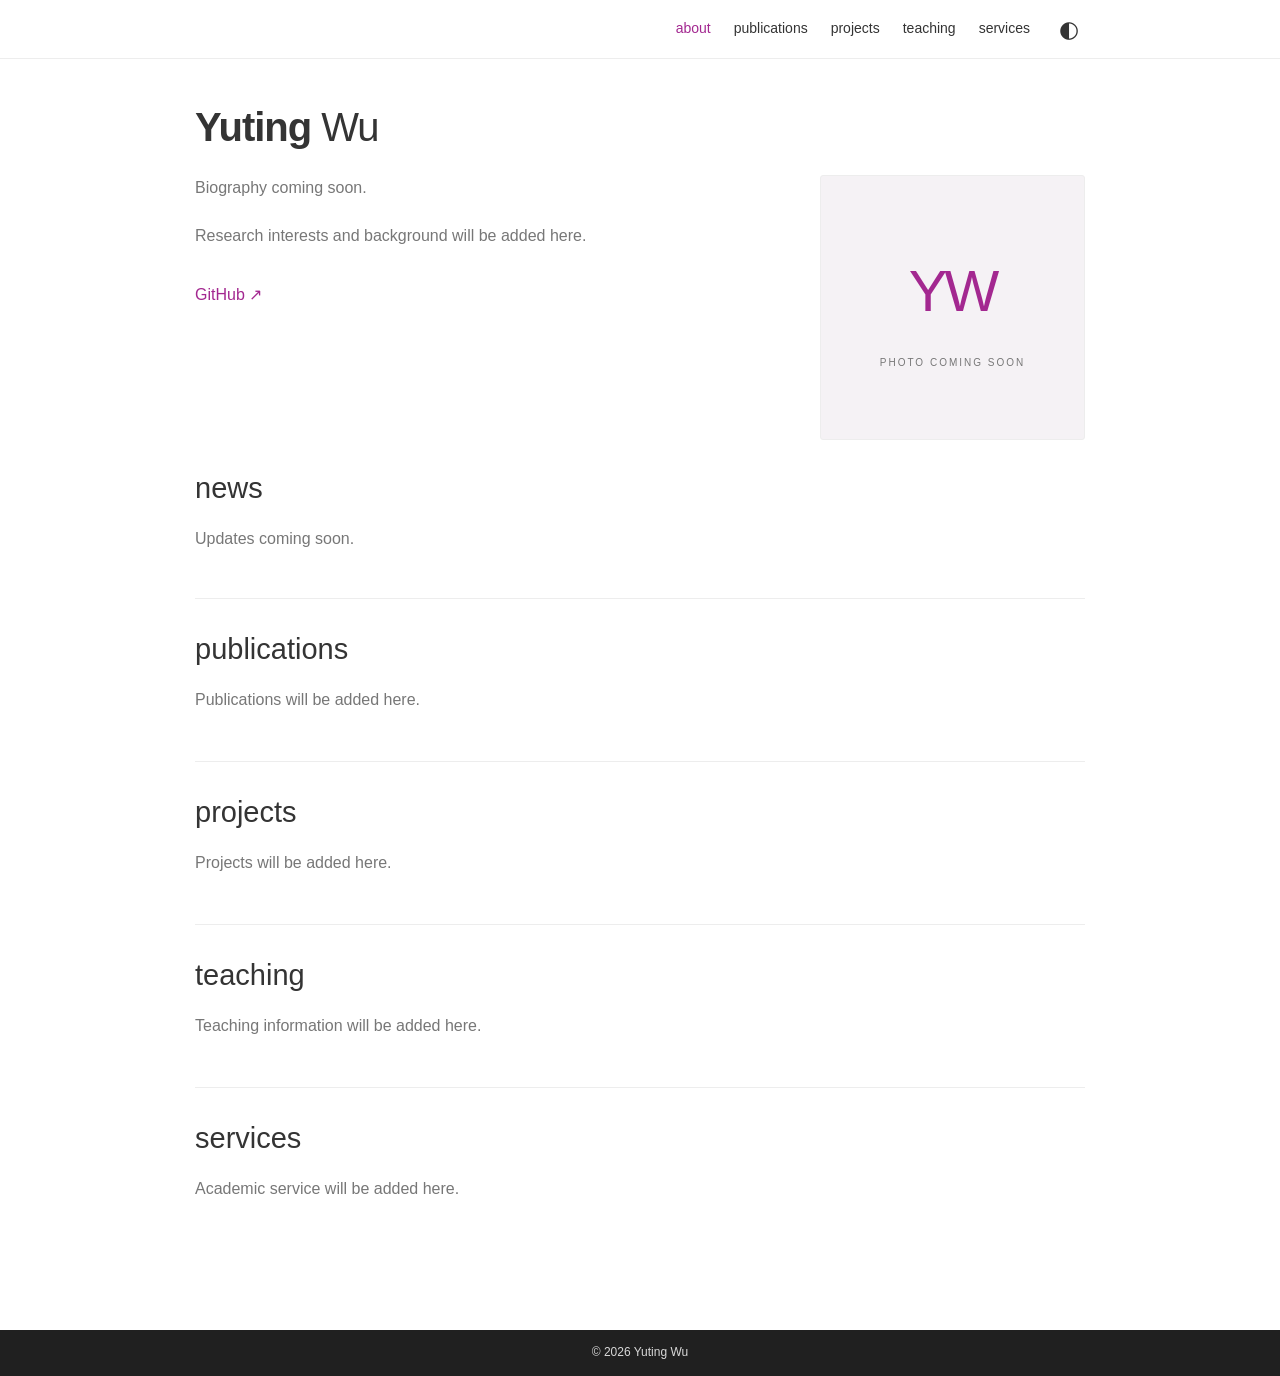
==== index.html @ 9fe766c9 "Create personal academic homepage" ====
<!doctype html>
<html lang="en">
<head>
  <meta charset="utf-8">
  <meta name="viewport" content="width=device-width, initial-scale=1">
  <meta name="description" content="Yuting Wu — personal website.">
  <title>Yuting Wu</title>
  <link rel="icon" href="favicon.svg" type="image/svg+xml">
  <link rel="stylesheet" href="style.css">
</head>
<body>
  <a class="skip" href="#main">Skip to content</a>
  <header><nav aria-label="Main navigation">
    <a class="active" href="#about">about</a>
    <a href="#publications">publications</a>
    <a href="#projects">projects</a>
    <a href="#teaching">teaching</a>
    <a href="#services">services</a>
    <button id="theme" type="button" aria-label="Switch to dark theme" aria-pressed="false">◐</button>
  </nav></header>
  <main id="main">
    <section id="about" aria-labelledby="name">
      <h1 id="name"><strong>Yuting</strong> Wu</h1>
      <div class="intro">
        <div class="bio">
          <!-- Replace these paragraphs with your biography and research interests. -->
          <p class="pending">Biography coming soon.</p>
          <p class="pending">Research interests and background will be added here.</p>
          <a class="profile-link" href="https://github.com/yutingwu-ntuiot">GitHub ↗</a>
        </div>
        <!-- Replace this placeholder with a portrait when ready. -->
        <div class="portrait" role="img" aria-label="Portrait placeholder"><span>YW</span><small>PHOTO COMING SOON</small></div>
      </div>
      <section class="news" aria-labelledby="news-title"><h2 id="news-title">news</h2><p class="pending">Updates coming soon.</p></section>
    </section>
    <section class="detail" id="publications"><h2>publications</h2><p class="pending">Publications will be added here.</p></section>
    <section class="detail" id="projects"><h2>projects</h2><p class="pending">Projects will be added here.</p></section>
    <section class="detail" id="teaching"><h2>teaching</h2><p class="pending">Teaching information will be added here.</p></section>
    <section class="detail" id="services"><h2>services</h2><p class="pending">Academic service will be added here.</p></section>
  </main>
  <footer>© <span id="year">2026</span> Yuting Wu</footer>
  <script src="script.js"></script>
</body>
</html>
---- style.css ----
:root{color-scheme:light;--bg:#fff;--text:#343434;--muted:#777;--line:#ededed;--accent:#a32890;--tile:#f5f2f5}
:root[data-theme=dark]{color-scheme:dark;--bg:#191a1c;--text:#e8e8e8;--muted:#aaa;--line:#343438;--accent:#df8ed0;--tile:#28242b}
*{box-sizing:border-box}html{scroll-behavior:smooth;scroll-padding-top:90px}body{margin:0;background:var(--bg);color:var(--text);font-family:Arial,Helvetica,sans-serif;font-size:16px;font-weight:400;line-height:1.65}a{color:var(--accent);text-decoration:none}a:hover{text-decoration:underline}a:focus-visible,button:focus-visible{outline:2px solid var(--accent);outline-offset:5px}.skip{position:absolute;top:-60px;left:16px;background:var(--bg);padding:8px;z-index:3}.skip:focus{top:8px}header{position:sticky;top:0;z-index:2;background:var(--bg);border-bottom:1px solid var(--line)}nav{max-width:930px;margin:auto;display:flex;justify-content:flex-end;align-items:center;gap:23px;min-height:58px;padding:10px 20px}nav a{color:var(--text);font-size:14px}nav a.active{color:var(--accent)}button{border:0;background:none;color:var(--text);font-size:23px;cursor:pointer;padding:0 5px;min-width:32px;min-height:36px}main{max-width:930px;margin:44px auto 80px;padding:0 20px;min-height:calc(100vh - 220px)}h1{font-size:40px;font-weight:300;letter-spacing:-1px;line-height:1.2;margin:0 0 24px}h1 strong{font-weight:700}h2{font-size:29px;font-weight:400;line-height:1.3;margin:0 0 18px}.intro{display:grid;grid-template-columns:1fr 265px;gap:30px;min-height:265px}.bio p{margin:0 0 22px}.pending{color:var(--muted)}.profile-link{display:inline-block;margin-top:10px}.portrait{aspect-ratio:1;display:flex;flex-direction:column;align-items:center;justify-content:center;background:var(--tile);border:1px solid var(--line);border-radius:3px;gap:16px}.portrait span{font-size:58px;font-weight:300;letter-spacing:-3px;color:var(--accent)}.portrait small{font-size:10px;letter-spacing:2px;color:var(--muted)}.news{margin-top:30px;padding-bottom:30px}.detail{padding:32px 0;border-top:1px solid var(--line)}footer{padding:13px 20px;text-align:center;background:#202020;color:#d8d8d8;font-size:12px} @media(max-width:640px){nav{gap:15px;flex-wrap:wrap;justify-content:center}nav a{font-size:13px}main{margin-top:32px}h1{font-size:34px}.intro{grid-template-columns:1fr;gap:24px}.portrait{width:190px;grid-row:1}.news{margin-top:36px}h2{font-size:26px}}@media(prefers-reduced-motion:reduce){html{scroll-behavior:auto}}
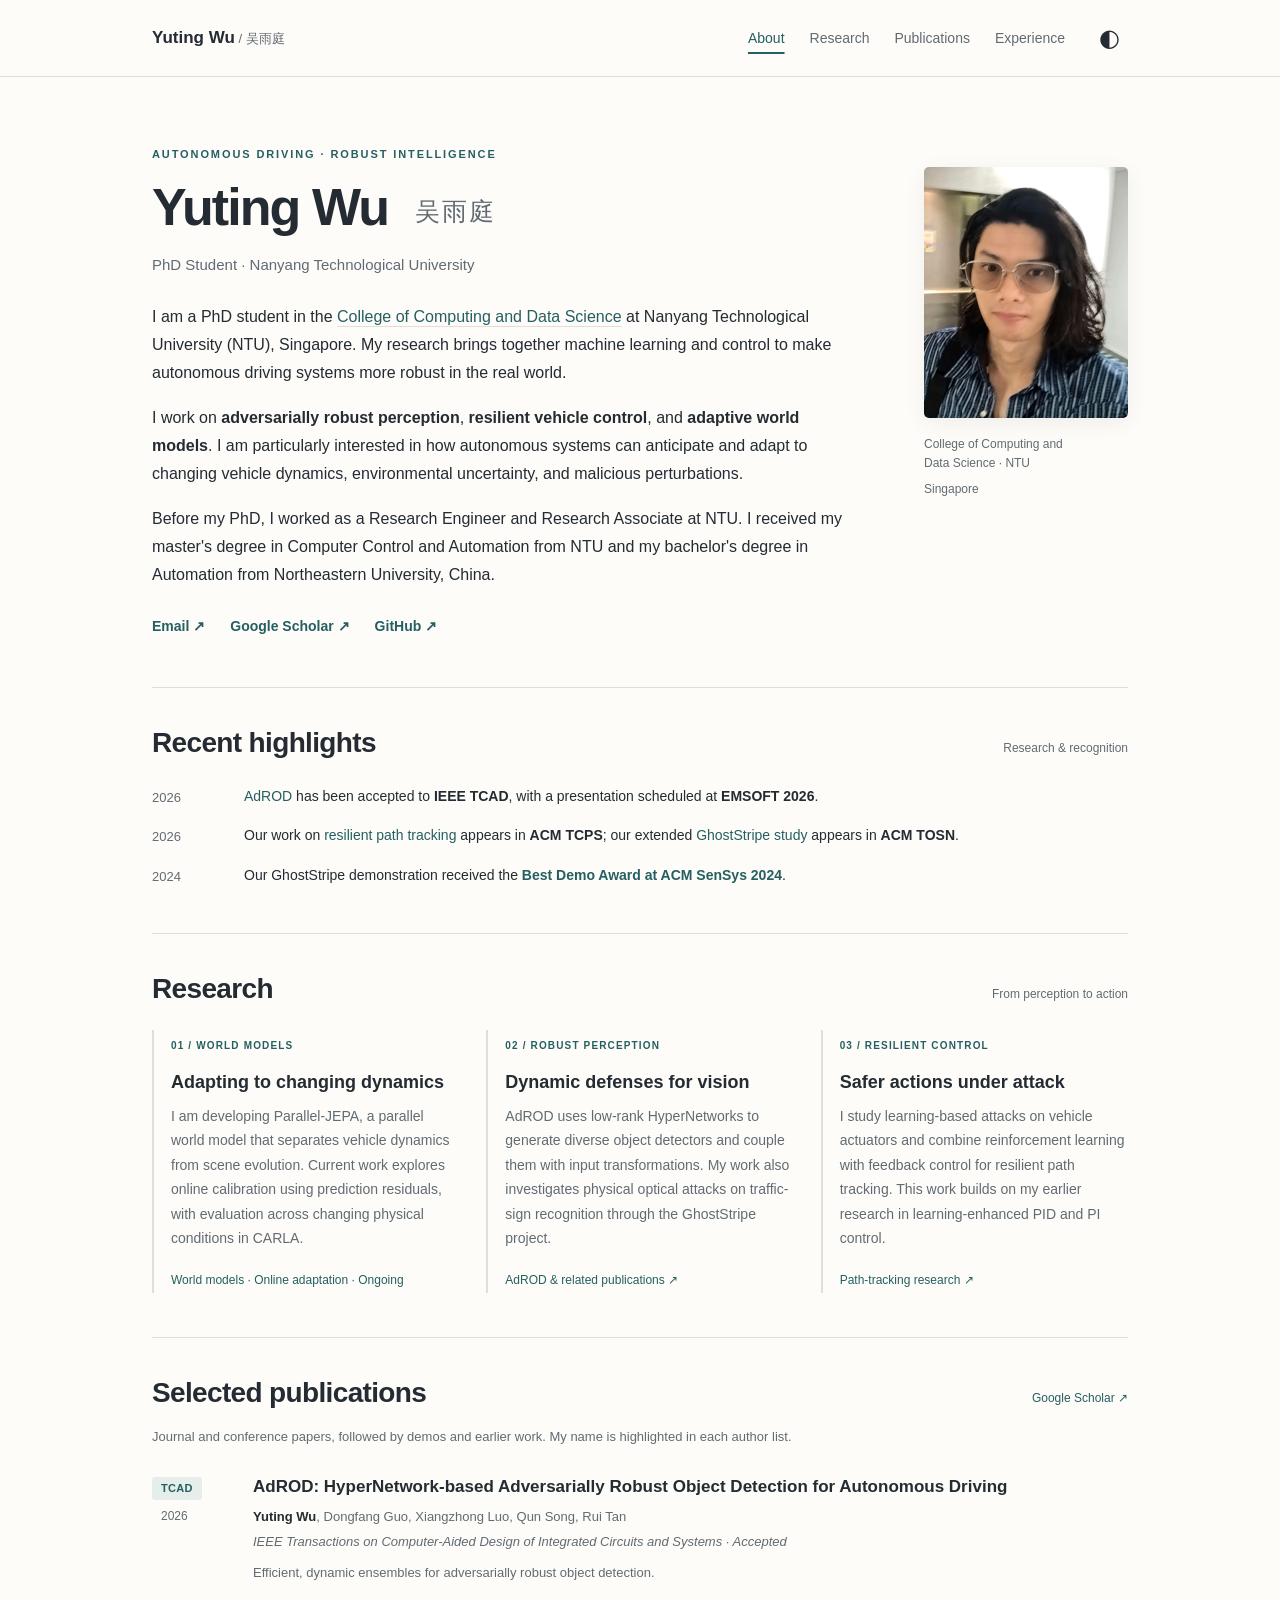
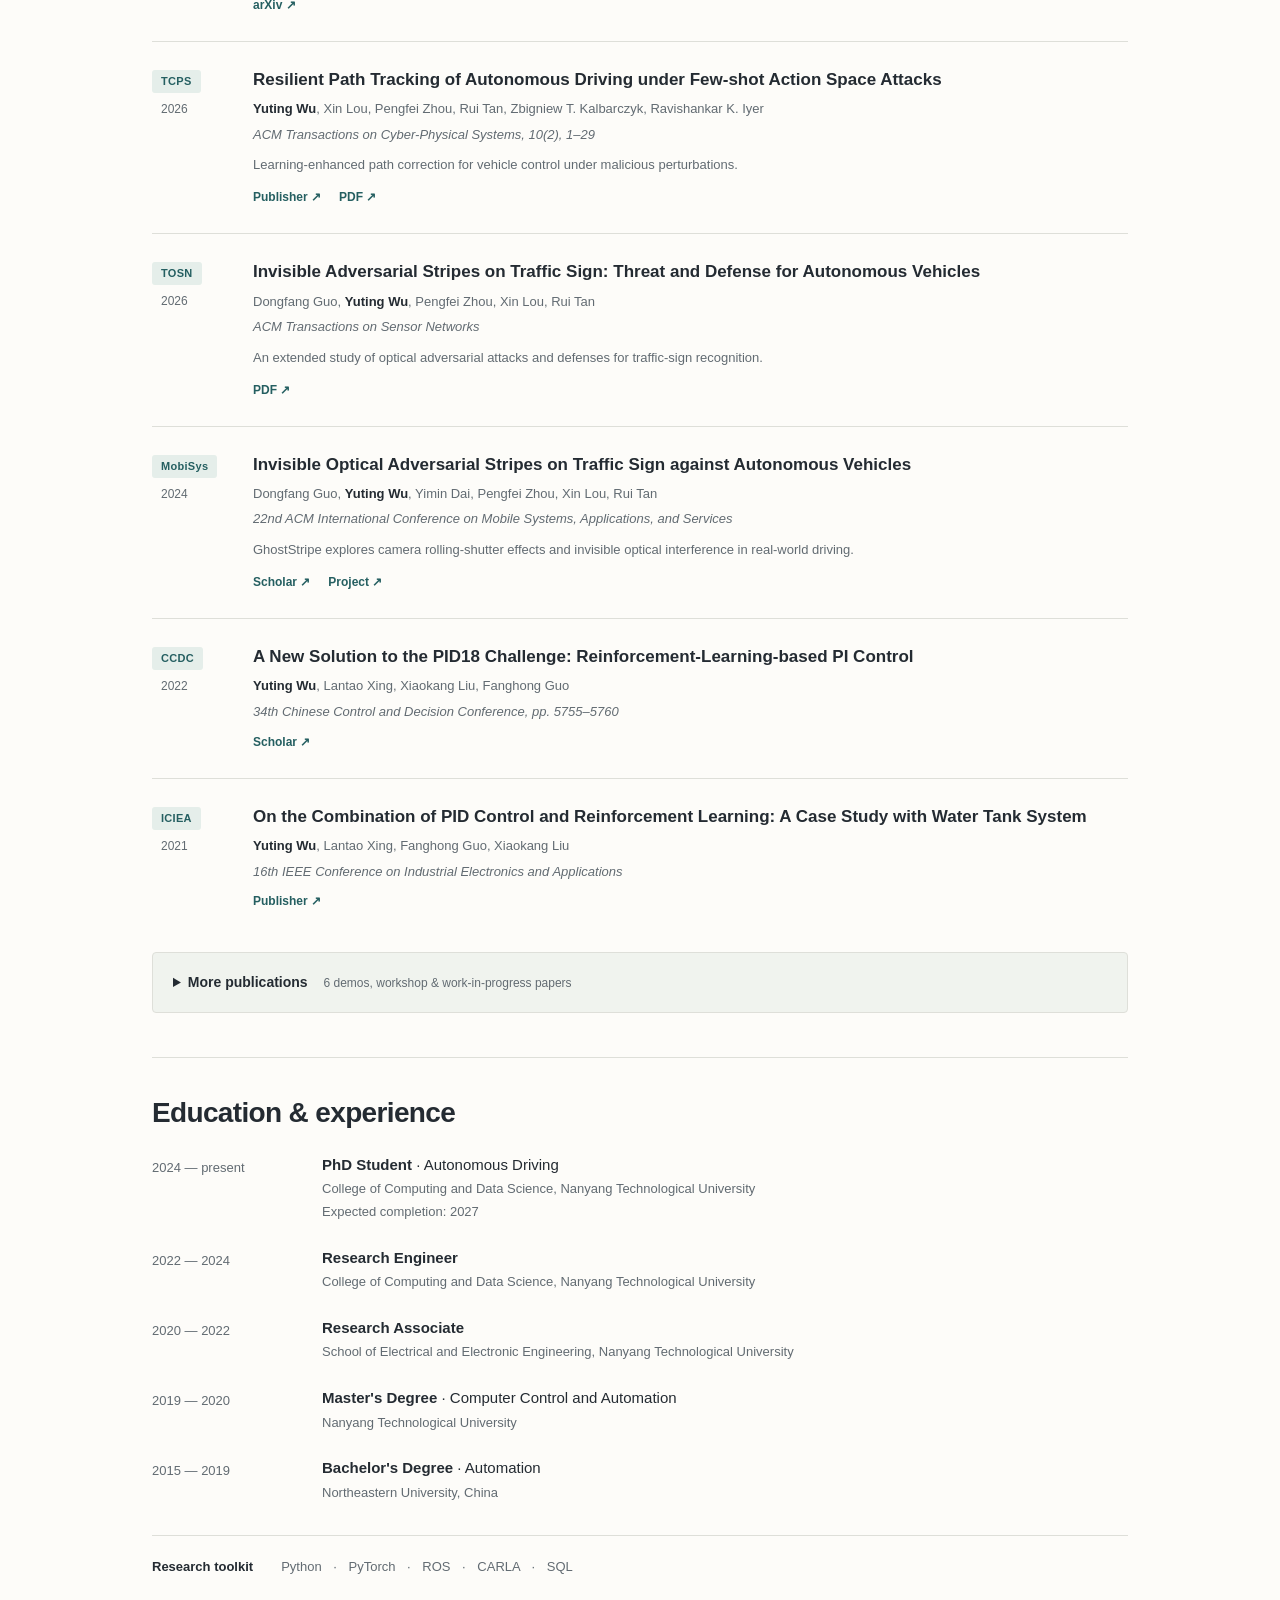
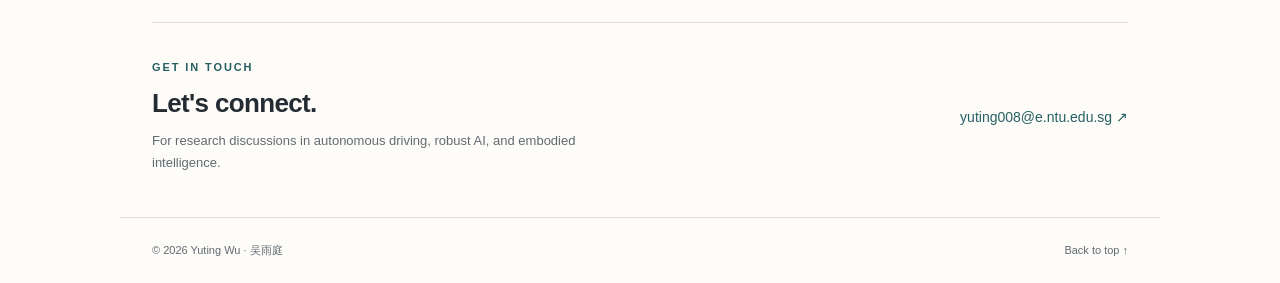
==== commit e1c74db4: "Complete academic profile, publications, and responsive design" ====
--- a/index.html
+++ b/index.html
@@ -1,44 +1,33 @@
-<!doctype html>
-<html lang="en">
-<head>
-  <meta charset="utf-8">
-  <meta name="viewport" content="width=device-width, initial-scale=1">
-  <meta name="description" content="Yuting Wu — personal website.">
-  <title>Yuting Wu</title>
-  <link rel="icon" href="favicon.svg" type="image/svg+xml">
-  <link rel="stylesheet" href="style.css">
-</head>
-<body>
-  <a class="skip" href="#main">Skip to content</a>
-  <header><nav aria-label="Main navigation">
-    <a class="active" href="#about">about</a>
-    <a href="#publications">publications</a>
-    <a href="#projects">projects</a>
-    <a href="#teaching">teaching</a>
-    <a href="#services">services</a>
-    <button id="theme" type="button" aria-label="Switch to dark theme" aria-pressed="false">◐</button>
-  </nav></header>
-  <main id="main">
-    <section id="about" aria-labelledby="name">
-      <h1 id="name"><strong>Yuting</strong> Wu</h1>
-      <div class="intro">
-        <div class="bio">
-          <!-- Replace these paragraphs with your biography and research interests. -->
-          <p class="pending">Biography coming soon.</p>
-          <p class="pending">Research interests and background will be added here.</p>
-          <a class="profile-link" href="https://github.com/yutingwu-ntuiot">GitHub ↗</a>
-        </div>
-        <!-- Replace this placeholder with a portrait when ready. -->
-        <div class="portrait" role="img" aria-label="Portrait placeholder"><span>YW</span><small>PHOTO COMING SOON</small></div>
-      </div>
-      <section class="news" aria-labelledby="news-title"><h2 id="news-title">news</h2><p class="pending">Updates coming soon.</p></section>
-    </section>
-    <section class="detail" id="publications"><h2>publications</h2><p class="pending">Publications will be added here.</p></section>
-    <section class="detail" id="projects"><h2>projects</h2><p class="pending">Projects will be added here.</p></section>
-    <section class="detail" id="teaching"><h2>teaching</h2><p class="pending">Teaching information will be added here.</p></section>
-    <section class="detail" id="services"><h2>services</h2><p class="pending">Academic service will be added here.</p></section>
-  </main>
-  <footer>© <span id="year">2026</span> Yuting Wu</footer>
-  <script src="script.js"></script>
-</body>
-</html>
+<!doctype html>
+<html lang="en"><head>
+<meta charset="utf-8"><meta name="viewport" content="width=device-width, initial-scale=1">
+<meta name="description" content="Yuting Wu (吴雨庭), PhD student at Nanyang Technological University. Autonomous driving, robust perception, reinforcement learning, and adaptive world models.">
+<meta name="theme-color" content="#fdfcf9"><meta property="og:title" content="Yuting Wu | Autonomous Driving &amp; Robust Intelligence"><meta property="og:description" content="PhD student at NTU researching robust perception, resilient control, and adaptive world models for autonomous driving."><meta property="og:type" content="website"><meta property="og:url" content="https://yutingwu-ntuiot.github.io/">
+<link rel="canonical" href="https://yutingwu-ntuiot.github.io/"><link rel="icon" href="favicon.svg" type="image/svg+xml"><link rel="stylesheet" href="style.css"><title>Yuting Wu | Autonomous Driving &amp; Robust Intelligence</title>
+</head><body><a class="skip" href="#main">Skip to content</a>
+<header><nav aria-label="Main navigation"><a class="wordmark" href="#about">Yuting Wu<span> / 吴雨庭</span></a><div class="nav-links"><a class="active" href="#about">About</a><a href="#research">Research</a><a href="#publications">Publications</a><a href="#experience">Experience</a><button id="theme" type="button" aria-label="Switch to dark theme" aria-pressed="false">◐</button></div></nav></header>
+<main id="main"><section id="about" class="about" aria-labelledby="name"><div class="intro"><div class="bio">
+<p class="eyebrow">AUTONOMOUS DRIVING · ROBUST INTELLIGENCE</p><h1 id="name">Yuting Wu <span lang="zh">吴雨庭</span></h1><p class="position">PhD Student · Nanyang Technological University</p>
+<p>I am a PhD student in the <a href="https://www.ntu.edu.sg/computing">College of Computing and Data Science</a> at Nanyang Technological University (NTU), Singapore. My research brings together machine learning and control to make autonomous driving systems more robust in the real world.</p>
+<p>I work on <strong>adversarially robust perception</strong>, <strong>resilient vehicle control</strong>, and <strong>adaptive world models</strong>. I am particularly interested in how autonomous systems can anticipate and adapt to changing vehicle dynamics, environmental uncertainty, and malicious perturbations.</p>
+<p>Before my PhD, I worked as a Research Engineer and Research Associate at NTU. I received my master's degree in Computer Control and Automation from NTU and my bachelor's degree in Automation from Northeastern University, China.</p>
+<div class="contact-links" aria-label="Contact and academic profiles"><a href="mailto:yuting008@e.ntu.edu.sg">Email ↗</a><a href="https://scholar.google.com/citations?user=b2eXVCQAAAAJ&amp;hl=en">Google Scholar ↗</a><a href="https://github.com/yutingwu-ntuiot">GitHub ↗</a></div></div>
+<aside class="profile"><img src="portrait.png" width="204" height="251" alt="Portrait of Yuting Wu"><p>College of Computing and<br>Data Science · NTU</p><span>Singapore</span></aside></div></section>
+<section class="section news" aria-labelledby="news-title"><div class="section-heading"><h2 id="news-title">Recent highlights</h2><span class="section-note">Research &amp; recognition</span></div><ul class="news-list">
+<li><span class="date">2026</span><p><a href="https://arxiv.org/abs/2608.16031">AdROD</a> has been accepted to <strong>IEEE TCAD</strong>, with a presentation scheduled at <strong>EMSOFT 2026</strong>.</p></li>
+<li><span class="date">2026</span><p>Our work on <a href="https://doi.org/10.1145/3777460">resilient path tracking</a> appears in <strong>ACM TCPS</strong>; our extended <a href="https://tanrui.github.io/pub/GhostStripe-TOSN.pdf">GhostStripe study</a> appears in <strong>ACM TOSN</strong>.</p></li>
+<li><span class="date">2024</span><p>Our GhostStripe demonstration received the <strong class="award-inline">Best Demo Award at ACM SenSys 2024</strong>.</p></li></ul></section>
+<section class="section" id="research" aria-labelledby="research-title"><div class="section-heading"><h2 id="research-title">Research</h2><span class="section-note">From perception to action</span></div><div class="research-grid">
+<article><span class="topic-number">01 / WORLD MODELS</span><h3>Adapting to changing dynamics</h3><p>I am developing Parallel-JEPA, a parallel world model that separates vehicle dynamics from scene evolution. Current work explores online calibration using prediction residuals, with evaluation across changing physical conditions in CARLA.</p><span class="topic-footer">World models · Online adaptation · Ongoing</span></article>
+<article><span class="topic-number">02 / ROBUST PERCEPTION</span><h3>Dynamic defenses for vision</h3><p>AdROD uses low-rank HyperNetworks to generate diverse object detectors and couple them with input transformations. My work also investigates physical optical attacks on traffic-sign recognition through the GhostStripe project.</p><a href="#pub-tcad">AdROD &amp; related publications ↗</a></article>
+<article><span class="topic-number">03 / RESILIENT CONTROL</span><h3>Safer actions under attack</h3><p>I study learning-based attacks on vehicle actuators and combine reinforcement learning with feedback control for resilient path tracking. This work builds on my earlier research in learning-enhanced PID and PI control.</p><a href="#pub-tcps">Path-tracking research ↗</a></article></div></section>
+<section class="section" id="publications" aria-labelledby="publications-title"><div class="section-heading"><h2 id="publications-title">Selected publications</h2><a class="section-note" href="https://scholar.google.com/citations?user=b2eXVCQAAAAJ&amp;hl=en">Google Scholar ↗</a></div><p class="section-intro">Journal and conference papers, followed by demos and earlier work. My name is highlighted in each author list.</p><div class="publication-list"><article class="publication" id="pub-tcad"><div class="pub-label"><span>TCAD</span><time>2026</time></div><div><h3><a href="https://arxiv.org/abs/2608.16031">AdROD: HyperNetwork-based Adversarially Robust Object Detection for Autonomous Driving</a></h3><p class="authors"><strong>Yuting Wu</strong>, Dongfang Guo, Xiangzhong Luo, Qun Song, Rui Tan</p><p class="venue">IEEE Transactions on Computer-Aided Design of Integrated Circuits and Systems · Accepted</p><p class="pub-summary">Efficient, dynamic ensembles for adversarially robust object detection.</p><div class="paper-links"><a href="https://arxiv.org/abs/2608.16031">arXiv ↗</a></div></div></article><article class="publication" id="pub-tcps"><div class="pub-label"><span>TCPS</span><time>2026</time></div><div><h3><a href="https://doi.org/10.1145/3777460">Resilient Path Tracking of Autonomous Driving under Few-shot Action Space Attacks</a></h3><p class="authors"><strong>Yuting Wu</strong>, Xin Lou, Pengfei Zhou, Rui Tan, Zbigniew T. Kalbarczyk, Ravishankar K. Iyer</p><p class="venue">ACM Transactions on Cyber-Physical Systems, 10(2), 1–29</p><p class="pub-summary">Learning-enhanced path correction for vehicle control under malicious perturbations.</p><div class="paper-links"><a href="https://doi.org/10.1145/3777460">Publisher ↗</a><a href="https://tanrui.github.io/pub/Yuting-TCPS25.pdf">PDF ↗</a></div></div></article><article class="publication" id="pub-tosn"><div class="pub-label"><span>TOSN</span><time>2026</time></div><div><h3><a href="https://tanrui.github.io/pub/GhostStripe-TOSN.pdf">Invisible Adversarial Stripes on Traffic Sign: Threat and Defense for Autonomous Vehicles</a></h3><p class="authors">Dongfang Guo, <strong>Yuting Wu</strong>, Pengfei Zhou, Xin Lou, Rui Tan</p><p class="venue">ACM Transactions on Sensor Networks</p><p class="pub-summary">An extended study of optical adversarial attacks and defenses for traffic-sign recognition.</p><div class="paper-links"><a href="https://tanrui.github.io/pub/GhostStripe-TOSN.pdf">PDF ↗</a></div></div></article><article class="publication" id="pub-mobisys"><div class="pub-label"><span>MobiSys</span><time>2024</time></div><div><h3><a href="https://scholar.google.com/citations?view_op=view_citation&amp;hl=en&amp;user=b2eXVCQAAAAJ&amp;citation_for_view=b2eXVCQAAAAJ:UeHWp8X0CEIC">Invisible Optical Adversarial Stripes on Traffic Sign against Autonomous Vehicles</a></h3><p class="authors">Dongfang Guo, <strong>Yuting Wu</strong>, Yimin Dai, Pengfei Zhou, Xin Lou, Rui Tan</p><p class="venue">22nd ACM International Conference on Mobile Systems, Applications, and Services</p><p class="pub-summary">GhostStripe explores camera rolling-shutter effects and invisible optical interference in real-world driving.</p><div class="paper-links"><a href="https://scholar.google.com/citations?view_op=view_citation&amp;hl=en&amp;user=b2eXVCQAAAAJ&amp;citation_for_view=b2eXVCQAAAAJ:UeHWp8X0CEIC">Scholar ↗</a><a href="https://dfguooo.github.io/projects/ghoststripe/">Project ↗</a></div></div></article><article class="publication" id="pub-ccdc"><div class="pub-label"><span>CCDC</span><time>2022</time></div><div><h3><a href="https://scholar.google.com/citations?view_op=view_citation&amp;hl=en&amp;user=b2eXVCQAAAAJ&amp;citation_for_view=b2eXVCQAAAAJ:9yKSN-GCB0IC">A New Solution to the PID18 Challenge: Reinforcement-Learning-based PI Control</a></h3><p class="authors"><strong>Yuting Wu</strong>, Lantao Xing, Xiaokang Liu, Fanghong Guo</p><p class="venue">34th Chinese Control and Decision Conference, pp. 5755–5760</p><div class="paper-links"><a href="https://scholar.google.com/citations?view_op=view_citation&amp;hl=en&amp;user=b2eXVCQAAAAJ&amp;citation_for_view=b2eXVCQAAAAJ:9yKSN-GCB0IC">Scholar ↗</a></div></div></article><article class="publication" id="pub-iciea"><div class="pub-label"><span>ICIEA</span><time>2021</time></div><div><h3><a href="https://ieeexplore.ieee.org/document/9516140/">On the Combination of PID Control and Reinforcement Learning: A Case Study with Water Tank System</a></h3><p class="authors"><strong>Yuting Wu</strong>, Lantao Xing, Fanghong Guo, Xiaokang Liu</p><p class="venue">16th IEEE Conference on Industrial Electronics and Applications</p><div class="paper-links"><a href="https://ieeexplore.ieee.org/document/9516140/">Publisher ↗</a></div></div></article></div><details class="more-publications"><summary>More publications <span>6 demos, workshop &amp; work-in-progress papers</span></summary><div class="additional-papers"><article><span class="small-label">SenSys 2025 · Demo</span><h3><a href="https://scholar.google.com/citations?view_op=view_citation&amp;hl=en&amp;user=b2eXVCQAAAAJ&amp;citation_for_view=b2eXVCQAAAAJ:zYLM7Y9cAGgC">Parameterized Stochastic Ensemble Defense for Object Detection</a></h3><p class="authors"><strong>Yuting Wu</strong>, Dongfang Guo, Xiangzhong Luo, Qun Song, Rui Tan</p></article><article><span class="small-label">SenSys 2024 · Demo · Best Demo Award</span><h3><a href="https://scholar.google.com/citations?view_op=view_citation&amp;hl=en&amp;user=b2eXVCQAAAAJ&amp;citation_for_view=b2eXVCQAAAAJ:IjCSPb-OGe4C">Invisible Adversarial Stripes against Traffic Sign Recognition in Autonomous Driving</a></h3><p class="authors">Dongfang Guo, <strong>Yuting Wu</strong>, Yimin Dai, Pengfei Zhou, Xin Lou, Rui Tan</p></article><article><span class="small-label">DSN Workshops / SSIV 2023</span><h3><a href="https://scholar.google.com/citations?view_op=view_citation&amp;hl=en&amp;user=b2eXVCQAAAAJ&amp;citation_for_view=b2eXVCQAAAAJ:qjMakFHDy7sC">Susceptibility of Autonomous Driving Agents to Learning-Based Action-Space Attacks</a></h3><p class="authors"><strong>Yuting Wu</strong>, Pengfei Zhou, Xin Lou, Rui Tan, Zbigniew T. Kalbarczyk, Ravishankar K. Iyer</p></article><article><span class="small-label">ICCPS 2023 · Work in progress</span><h3><a href="https://scholar.google.com/citations?view_op=view_citation&amp;hl=en&amp;user=b2eXVCQAAAAJ&amp;citation_for_view=b2eXVCQAAAAJ:2osOgNQ5qMEC">Effects of Learning-Based Action-Space Attacks on Autonomous Driving Agents</a></h3><p class="authors"><strong>Yuting Wu</strong>, Xin Lou, Pengfei Zhou, Rui Tan, Zbigniew T. Kalbarczyk, Ravishankar K. Iyer</p></article><article><span class="small-label">IPSN 2022 · Demo abstract</span><h3><a href="https://scholar.google.com/citations?view_op=view_citation&amp;hl=en&amp;user=b2eXVCQAAAAJ&amp;citation_for_view=b2eXVCQAAAAJ:d1gkVwhDpl0C">3D Simultaneous Localization and Mapping with Power Network Electromagnetic Radiation</a></h3><p class="authors">Rongrong Wang, Zhenyu Yan, <strong>Yuting Wu</strong>, Rui Tan, Chris Xiaoxuan Lu</p></article><article><span class="small-label">SenSys 2021 · Demo abstract</span><h3><a href="https://scholar.google.com/citations?view_op=view_citation&amp;hl=en&amp;user=b2eXVCQAAAAJ&amp;citation_for_view=b2eXVCQAAAAJ:u-x6o8ySG0sC">Infrastructure-Free Smartphone Indoor Localization Using Room Acoustic Responses</a></h3><p class="authors">Dongfang Guo, Wenjie Luo, Chaojie Gu, <strong>Yuting Wu</strong>, Qun Song, Zhenyu Yan, Rui Tan</p></article></div></details></section>
+<section class="section" id="experience" aria-labelledby="experience-title"><div class="section-heading"><h2 id="experience-title">Education &amp; experience</h2></div><div class="timeline">
+<article><span class="date">2024 — present</span><div><h3>PhD Student <span>· Autonomous Driving</span></h3><p>College of Computing and Data Science, Nanyang Technological University</p><p class="muted">Expected completion: 2027</p></div></article>
+<article><span class="date">2022 — 2024</span><div><h3>Research Engineer</h3><p>College of Computing and Data Science, Nanyang Technological University</p></div></article>
+<article><span class="date">2020 — 2022</span><div><h3>Research Associate</h3><p>School of Electrical and Electronic Engineering, Nanyang Technological University</p></div></article>
+<article><span class="date">2019 — 2020</span><div><h3>Master's Degree <span>· Computer Control and Automation</span></h3><p>Nanyang Technological University</p></div></article>
+<article><span class="date">2015 — 2019</span><div><h3>Bachelor's Degree <span>· Automation</span></h3><p>Northeastern University, China</p></div></article></div>
+<div class="toolkit"><h3>Research toolkit</h3><p>Python <span>·</span> PyTorch <span>·</span> ROS <span>·</span> CARLA <span>·</span> SQL</p></div></section>
+<section class="contact-section" aria-labelledby="contact-title"><div><p class="eyebrow">GET IN TOUCH</p><h2 id="contact-title">Let's connect.</h2><p>For research discussions in autonomous driving, robust AI, and embodied intelligence.</p></div><a href="mailto:yuting008@e.ntu.edu.sg">yuting008@e.ntu.edu.sg ↗</a></section>
+</main><footer><span>© <span id="year">2026</span> Yuting Wu · 吴雨庭</span><a href="#about">Back to top ↑</a></footer><script src="script.js"></script></body></html>
--- a/style.css
+++ b/style.css
@@ -1,3 +1,6 @@
-:root{color-scheme:light;--bg:#fff;--text:#343434;--muted:#777;--line:#ededed;--accent:#a32890;--tile:#f5f2f5}
-:root[data-theme=dark]{color-scheme:dark;--bg:#191a1c;--text:#e8e8e8;--muted:#aaa;--line:#343438;--accent:#df8ed0;--tile:#28242b}
-*{box-sizing:border-box}html{scroll-behavior:smooth;scroll-padding-top:90px}body{margin:0;background:var(--bg);color:var(--text);font-family:Arial,Helvetica,sans-serif;font-size:16px;font-weight:400;line-height:1.65}a{color:var(--accent);text-decoration:none}a:hover{text-decoration:underline}a:focus-visible,button:focus-visible{outline:2px solid var(--accent);outline-offset:5px}.skip{position:absolute;top:-60px;left:16px;background:var(--bg);padding:8px;z-index:3}.skip:focus{top:8px}header{position:sticky;top:0;z-index:2;background:var(--bg);border-bottom:1px solid var(--line)}nav{max-width:930px;margin:auto;display:flex;justify-content:flex-end;align-items:center;gap:23px;min-height:58px;padding:10px 20px}nav a{color:var(--text);font-size:14px}nav a.active{color:var(--accent)}button{border:0;background:none;color:var(--text);font-size:23px;cursor:pointer;padding:0 5px;min-width:32px;min-height:36px}main{max-width:930px;margin:44px auto 80px;padding:0 20px;min-height:calc(100vh - 220px)}h1{font-size:40px;font-weight:300;letter-spacing:-1px;line-height:1.2;margin:0 0 24px}h1 strong{font-weight:700}h2{font-size:29px;font-weight:400;line-height:1.3;margin:0 0 18px}.intro{display:grid;grid-template-columns:1fr 265px;gap:30px;min-height:265px}.bio p{margin:0 0 22px}.pending{color:var(--muted)}.profile-link{display:inline-block;margin-top:10px}.portrait{aspect-ratio:1;display:flex;flex-direction:column;align-items:center;justify-content:center;background:var(--tile);border:1px solid var(--line);border-radius:3px;gap:16px}.portrait span{font-size:58px;font-weight:300;letter-spacing:-3px;color:var(--accent)}.portrait small{font-size:10px;letter-spacing:2px;color:var(--muted)}.news{margin-top:30px;padding-bottom:30px}.detail{padding:32px 0;border-top:1px solid var(--line)}footer{padding:13px 20px;text-align:center;background:#202020;color:#d8d8d8;font-size:12px} @media(max-width:640px){nav{gap:15px;flex-wrap:wrap;justify-content:center}nav a{font-size:13px}main{margin-top:32px}h1{font-size:34px}.intro{grid-template-columns:1fr;gap:24px}.portrait{width:190px;grid-row:1}.news{margin-top:36px}h2{font-size:26px}}@media(prefers-reduced-motion:reduce){html{scroll-behavior:auto}}
+:root{color-scheme:light;--bg:#fdfcf9;--text:#242b32;--muted:#626b72;--accent:#255f61;--line:#dedfd9;--tile:#f0f3ee;--badge:#e5eeea;--header:rgba(253,252,249,.97)}
+:root[data-theme=dark]{color-scheme:dark;--bg:#171e21;--text:#e7ece9;--muted:#a9b4b3;--accent:#a0d6c7;--line:#364145;--tile:#212c2d;--badge:#2b3e39;--header:rgba(23,30,33,.97)}
+*{box-sizing:border-box}html{scroll-behavior:smooth;scroll-padding-top:100px}body{margin:0;background:var(--bg);color:var(--text);font-family:-apple-system,BlinkMacSystemFont,"Segoe UI",Arial,"Microsoft YaHei",sans-serif;font-size:16px;line-height:1.75;-webkit-font-smoothing:antialiased}a{color:var(--accent);text-decoration:none;text-underline-offset:4px}a:hover{text-decoration:underline}a:focus-visible,button:focus-visible,summary:focus-visible{outline:2px solid var(--accent);outline-offset:5px}strong{font-weight:600}h1,h2,h3,p{margin-top:0}h1,h2,h3{color:var(--text)}.skip{position:absolute;top:-80px;left:20px;z-index:5;padding:10px;background:var(--bg)}.skip:focus{top:10px}header{position:sticky;top:0;z-index:3;background:var(--header);border-bottom:1px solid var(--line)}nav{max-width:1040px;margin:auto;min-height:76px;padding:12px 32px;display:flex;align-items:center;justify-content:space-between;gap:20px}.wordmark{font-weight:650;font-size:17px;color:var(--text);white-space:nowrap}.wordmark span{font-size:13px;font-weight:400;color:var(--muted)}.nav-links{display:flex;align-items:center;gap:25px}.nav-links>a{font-size:14px;color:var(--muted)}.nav-links>a.active{color:var(--accent);text-decoration:underline;text-decoration-thickness:2px;text-underline-offset:9px}button{border:0;background:transparent;color:var(--text);cursor:pointer;min-width:38px;min-height:40px;font-size:24px}main{max-width:1040px;padding:0 32px;margin:0 auto}.about{padding:68px 0 48px}.intro{display:grid;grid-template-columns:minmax(0,1fr) 204px;gap:64px}.eyebrow{font-size:11px;letter-spacing:1.9px;font-weight:650;color:var(--accent);margin-bottom:14px}h1{font-size:52px;line-height:1.15;font-weight:650;letter-spacing:-1.9px;margin-bottom:14px}h1 span{display:inline-block;font-size:25px;letter-spacing:2px;font-weight:400;color:var(--muted);margin-left:14px;vertical-align:middle}.position{font-size:15px;color:var(--muted);margin-bottom:25px}.bio>p:not(.eyebrow):not(.position){margin-bottom:17px}.bio>p a{text-decoration:underline;text-decoration-color:var(--line)}.profile{padding-top:22px}.profile img{width:204px;height:251px;object-fit:cover;display:block;border-radius:5px;box-shadow:0 5px 22px #00000010}.profile p{margin:17px 0 1px;font-size:12px;line-height:1.6;color:var(--muted)}.profile>span{font-size:12px;color:var(--muted)}.contact-links{display:flex;flex-wrap:wrap;gap:25px;margin-top:25px;font-size:14px;font-weight:600}.section{border-top:1px solid var(--line);padding:36px 0 44px}.section-heading{display:flex;justify-content:space-between;align-items:baseline;gap:16px;margin-bottom:22px}h2{font-size:28px;line-height:1.35;font-weight:550;letter-spacing:-.65px;margin-bottom:0}.section-note{font-size:12px;color:var(--muted)}a.section-note{color:var(--accent)}.news-list{padding:0;margin:0;list-style:none}.news-list li{display:grid;grid-template-columns:70px 1fr;gap:22px;margin:0 0 14px}.news-list li:last-child{margin-bottom:0}.date{color:var(--muted);font-size:13px;font-variant-numeric:tabular-nums;padding-top:3px}.news-list p{font-size:14px;margin:0}.award-inline{color:var(--accent)}.research-grid{display:grid;grid-template-columns:repeat(3,minmax(0,1fr));gap:27px}.research-grid article{padding:0 0 0 17px;border-left:2px solid var(--line)}.topic-number{font-size:10px;letter-spacing:1.15px;font-weight:650;color:var(--accent)}h3{font-size:17px;line-height:1.5;font-weight:600;margin-bottom:8px}.research-grid h3{margin-top:11px;font-size:18px}.research-grid p{font-size:14px;color:var(--muted);line-height:1.75;margin-bottom:14px}.topic-footer,.research-grid a{font-size:12px;color:var(--accent)}.section-intro{font-size:13px;color:var(--muted);margin:-7px 0 25px}.publication{display:grid;grid-template-columns:78px minmax(0,1fr);gap:23px;padding:25px 0;border-bottom:1px solid var(--line);scroll-margin-top:100px}.publication:first-child{padding-top:0}.publication:last-child{border-bottom:0}.pub-label{display:flex;align-items:flex-start;flex-direction:column;gap:6px;padding-top:3px}.pub-label span{font-size:11px;font-weight:650;background:var(--badge);color:var(--accent);padding:2px 9px;border-radius:3px;letter-spacing:.3px}.pub-label time{font-size:12px;color:var(--muted);padding-left:9px}.publication h3{font-size:17px;line-height:1.5;margin-bottom:6px}.publication h3 a,.additional-papers h3 a{color:var(--text)}.authors{font-size:13px;color:var(--muted);line-height:1.65;margin-bottom:4px}.authors strong{color:var(--text);font-weight:650}.venue{font-size:13px;color:var(--muted);font-style:italic;margin-bottom:8px}.pub-summary{font-size:13px;margin-bottom:10px;color:var(--muted)}.paper-links{display:flex;gap:18px;font-size:12px;font-weight:600}.more-publications{background:var(--tile);border:1px solid var(--line);border-radius:4px;margin-top:15px}.more-publications summary{padding:17px 20px;cursor:pointer;font-size:14px;font-weight:600}.more-publications summary>span{font-weight:400;font-size:12px;color:var(--muted);margin-left:12px}.additional-papers{padding:0 22px 6px}.additional-papers article{padding:19px 0;border-top:1px solid var(--line)}.small-label{font-size:11px;color:var(--accent)}.additional-papers h3{font-size:15px;margin:6px 0}.timeline article{display:grid;grid-template-columns:150px minmax(0,1fr);gap:20px;margin-bottom:23px}.timeline article:last-child{margin-bottom:0}.timeline h3{font-size:15px;margin-bottom:2px}.timeline h3 span{font-weight:400}.timeline p{font-size:13px;color:var(--muted);margin-bottom:0}.muted{color:var(--muted)}.toolkit{display:flex;gap:28px;align-items:baseline;border-top:1px solid var(--line);margin-top:30px;padding-top:20px}.toolkit h3{font-size:13px;margin:0}.toolkit p{font-size:13px;color:var(--muted);margin:0}.toolkit span{padding:0 8px}.contact-section{border-top:1px solid var(--line);padding:35px 0 42px;display:flex;justify-content:space-between;align-items:center;gap:30px}.contact-section .eyebrow{margin-bottom:8px}.contact-section h2{font-size:26px;margin-bottom:9px}.contact-section p:last-child{font-size:13px;color:var(--muted);margin:0;max-width:470px}.contact-section>a{font-size:14px;white-space:nowrap}footer{max-width:1040px;margin:auto;padding:23px 32px;border-top:1px solid var(--line);display:flex;justify-content:space-between;gap:20px;color:var(--muted);font-size:11px}footer a{color:var(--muted)}
+@media(min-width:1400px){.about{padding-top:78px}}@media(max-width:850px){.wordmark span{display:none}.intro{gap:35px;grid-template-columns:minmax(0,1fr) 174px}.profile img{width:174px;height:auto}h1{font-size:43px}h1 span{font-size:22px}.research-grid{gap:18px}.contact-section{align-items:flex-start;flex-direction:column;gap:20px}}
+@media(max-width:640px){html{scroll-padding-top:120px}nav{min-height:92px;padding:12px 22px;flex-wrap:wrap;gap:5px}.wordmark{font-size:16px}.wordmark span{display:inline}.nav-links{width:100%;gap:21px;justify-content:space-between}.nav-links>a{font-size:12px}.nav-links button{font-size:21px;min-height:32px}main{padding:0 22px}.about{padding:32px 0}.intro{display:flex;flex-direction:column-reverse;gap:23px}.profile{padding:0;display:flex;flex-wrap:wrap;align-items:center;gap:0 18px}.profile img{width:110px;height:135px}.profile p{margin:0;flex:1;font-size:12px}.profile>span{display:none}.eyebrow{font-size:9px;letter-spacing:1.1px}h1{font-size:40px;letter-spacing:-1.5px}h1 span{font-size:22px;margin-left:8px}.position{font-size:13px;margin-bottom:20px}.bio>p{font-size:15px;line-height:1.8}.contact-links{gap:21px;font-size:13px}.section{padding:28px 0 32px}.section-heading{flex-wrap:wrap;gap:8px;margin-bottom:20px}h2{font-size:25px}.section-note{font-size:11px}.news-list li{grid-template-columns:40px 1fr;gap:15px;margin-bottom:18px}.research-grid{grid-template-columns:1fr;gap:28px}.research-grid h3{margin-top:7px}.research-grid p{margin-bottom:9px}.publication{grid-template-columns:1fr;gap:9px;padding:24px 0}.pub-label{flex-direction:row;align-items:center;gap:3px}.publication h3{font-size:16px}.more-publications summary{padding:15px}.more-publications summary>span{display:block;margin:5px 0 0 15px}.timeline article{grid-template-columns:1fr;gap:3px;margin-bottom:24px}.timeline .date{font-size:12px}.toolkit{flex-direction:column;gap:7px}.contact-section>a{font-size:13px}footer{padding:22px;font-size:10px}.section-intro{font-size:12px}}
+@media(prefers-reduced-motion:reduce){html{scroll-behavior:auto}}
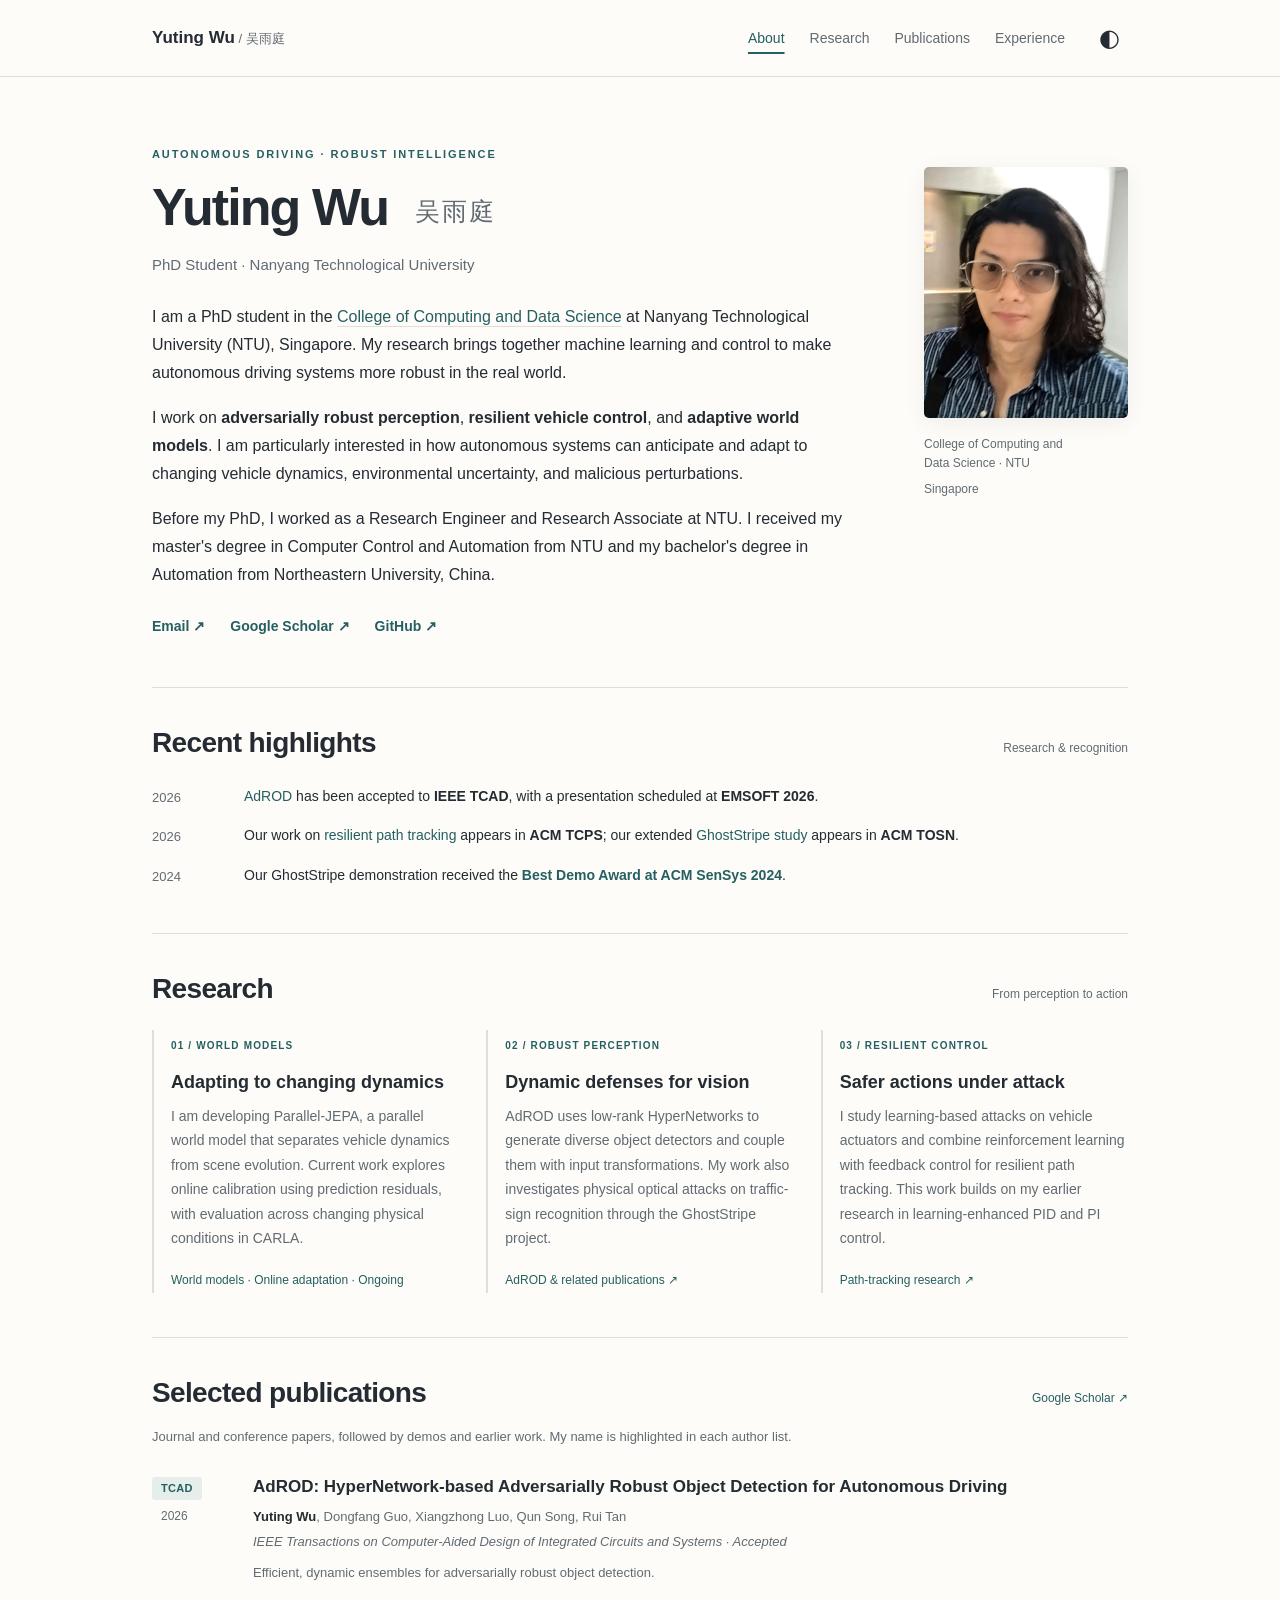
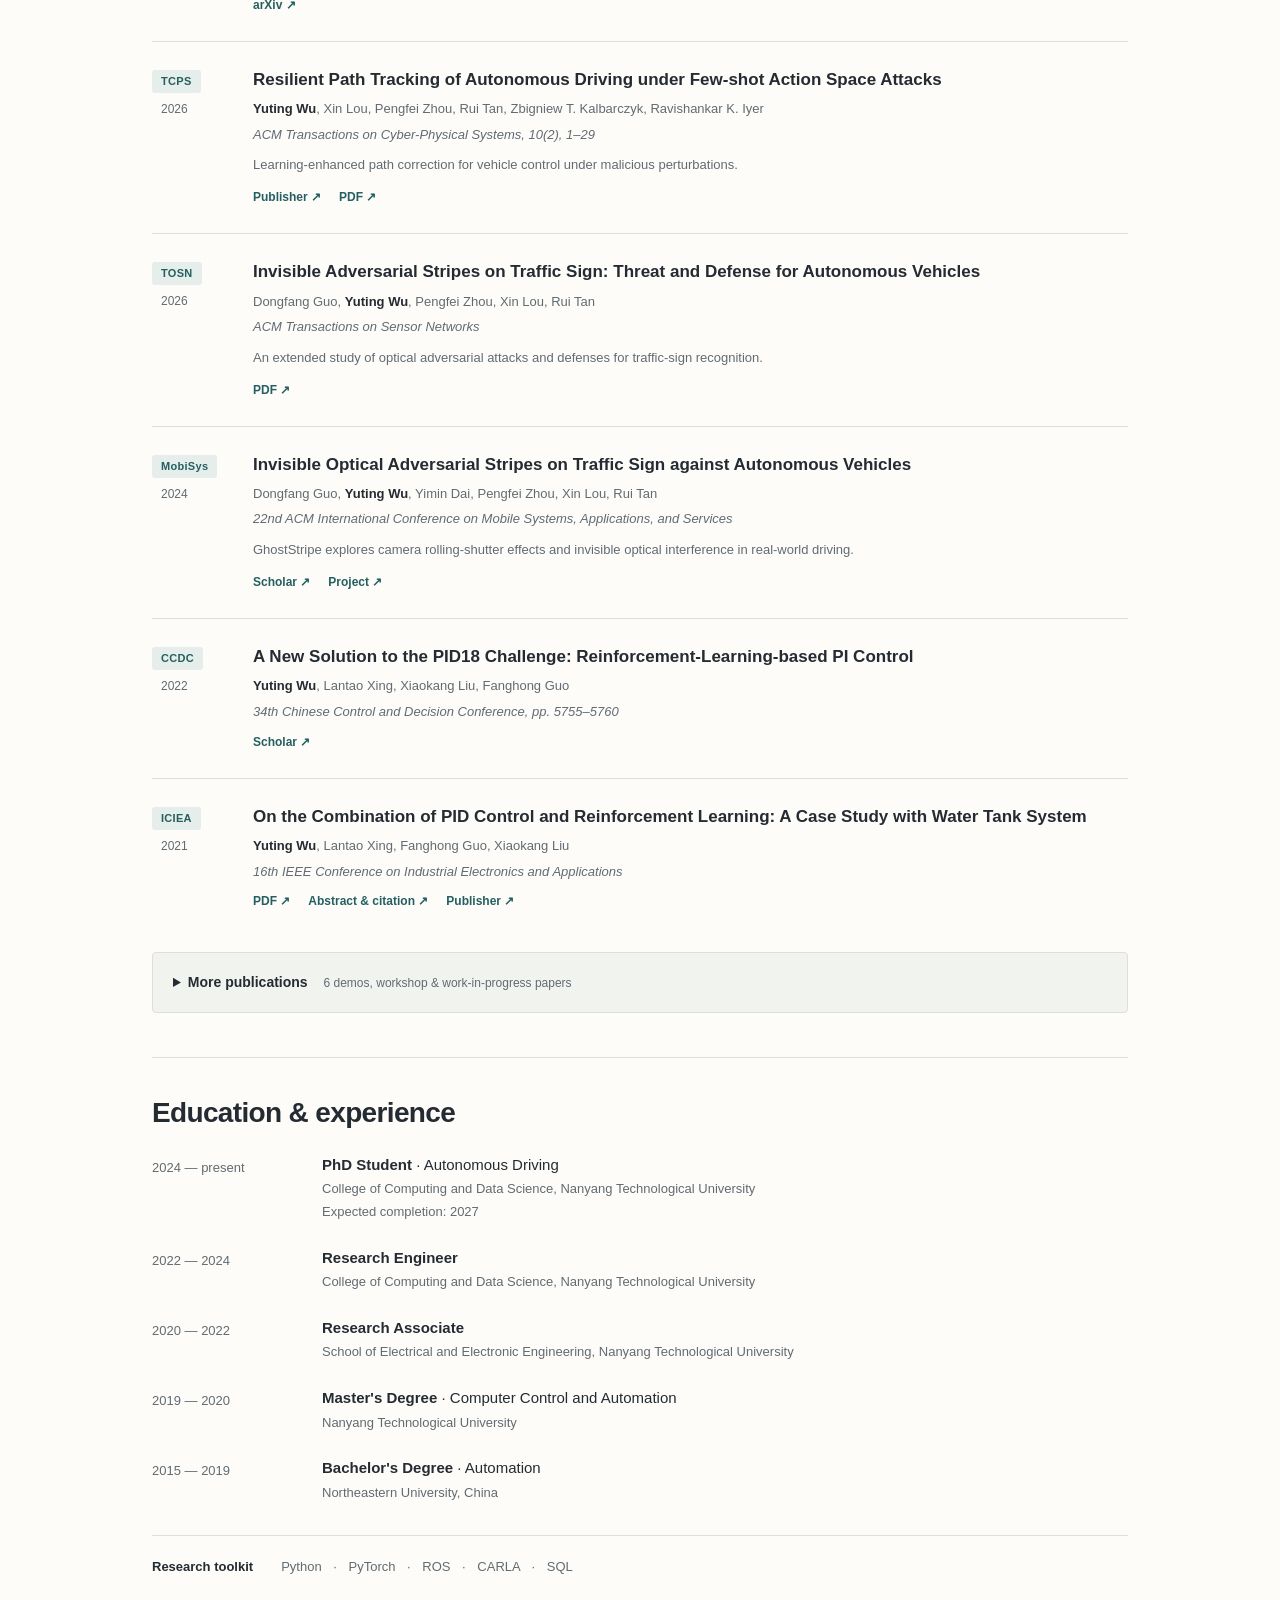
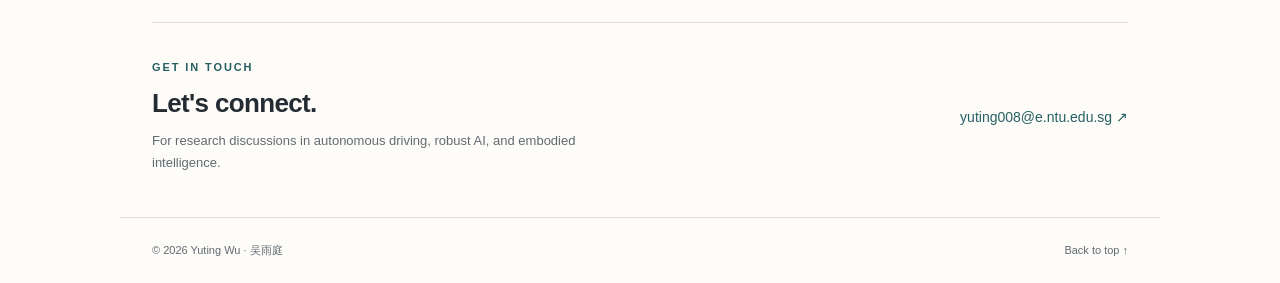
==== commit 1380c629: "Add ICIEA paper PDF and Scholar metadata" ====
--- a/index.html
+++ b/index.html
@@ -21,7 +21,7 @@
 <article><span class="topic-number">01 / WORLD MODELS</span><h3>Adapting to changing dynamics</h3><p>I am developing Parallel-JEPA, a parallel world model that separates vehicle dynamics from scene evolution. Current work explores online calibration using prediction residuals, with evaluation across changing physical conditions in CARLA.</p><span class="topic-footer">World models · Online adaptation · Ongoing</span></article>
 <article><span class="topic-number">02 / ROBUST PERCEPTION</span><h3>Dynamic defenses for vision</h3><p>AdROD uses low-rank HyperNetworks to generate diverse object detectors and couple them with input transformations. My work also investigates physical optical attacks on traffic-sign recognition through the GhostStripe project.</p><a href="#pub-tcad">AdROD &amp; related publications ↗</a></article>
 <article><span class="topic-number">03 / RESILIENT CONTROL</span><h3>Safer actions under attack</h3><p>I study learning-based attacks on vehicle actuators and combine reinforcement learning with feedback control for resilient path tracking. This work builds on my earlier research in learning-enhanced PID and PI control.</p><a href="#pub-tcps">Path-tracking research ↗</a></article></div></section>
-<section class="section" id="publications" aria-labelledby="publications-title"><div class="section-heading"><h2 id="publications-title">Selected publications</h2><a class="section-note" href="https://scholar.google.com/citations?user=b2eXVCQAAAAJ&amp;hl=en">Google Scholar ↗</a></div><p class="section-intro">Journal and conference papers, followed by demos and earlier work. My name is highlighted in each author list.</p><div class="publication-list"><article class="publication" id="pub-tcad"><div class="pub-label"><span>TCAD</span><time>2026</time></div><div><h3><a href="https://arxiv.org/abs/2608.16031">AdROD: HyperNetwork-based Adversarially Robust Object Detection for Autonomous Driving</a></h3><p class="authors"><strong>Yuting Wu</strong>, Dongfang Guo, Xiangzhong Luo, Qun Song, Rui Tan</p><p class="venue">IEEE Transactions on Computer-Aided Design of Integrated Circuits and Systems · Accepted</p><p class="pub-summary">Efficient, dynamic ensembles for adversarially robust object detection.</p><div class="paper-links"><a href="https://arxiv.org/abs/2608.16031">arXiv ↗</a></div></div></article><article class="publication" id="pub-tcps"><div class="pub-label"><span>TCPS</span><time>2026</time></div><div><h3><a href="https://doi.org/10.1145/3777460">Resilient Path Tracking of Autonomous Driving under Few-shot Action Space Attacks</a></h3><p class="authors"><strong>Yuting Wu</strong>, Xin Lou, Pengfei Zhou, Rui Tan, Zbigniew T. Kalbarczyk, Ravishankar K. Iyer</p><p class="venue">ACM Transactions on Cyber-Physical Systems, 10(2), 1–29</p><p class="pub-summary">Learning-enhanced path correction for vehicle control under malicious perturbations.</p><div class="paper-links"><a href="https://doi.org/10.1145/3777460">Publisher ↗</a><a href="https://tanrui.github.io/pub/Yuting-TCPS25.pdf">PDF ↗</a></div></div></article><article class="publication" id="pub-tosn"><div class="pub-label"><span>TOSN</span><time>2026</time></div><div><h3><a href="https://tanrui.github.io/pub/GhostStripe-TOSN.pdf">Invisible Adversarial Stripes on Traffic Sign: Threat and Defense for Autonomous Vehicles</a></h3><p class="authors">Dongfang Guo, <strong>Yuting Wu</strong>, Pengfei Zhou, Xin Lou, Rui Tan</p><p class="venue">ACM Transactions on Sensor Networks</p><p class="pub-summary">An extended study of optical adversarial attacks and defenses for traffic-sign recognition.</p><div class="paper-links"><a href="https://tanrui.github.io/pub/GhostStripe-TOSN.pdf">PDF ↗</a></div></div></article><article class="publication" id="pub-mobisys"><div class="pub-label"><span>MobiSys</span><time>2024</time></div><div><h3><a href="https://scholar.google.com/citations?view_op=view_citation&amp;hl=en&amp;user=b2eXVCQAAAAJ&amp;citation_for_view=b2eXVCQAAAAJ:UeHWp8X0CEIC">Invisible Optical Adversarial Stripes on Traffic Sign against Autonomous Vehicles</a></h3><p class="authors">Dongfang Guo, <strong>Yuting Wu</strong>, Yimin Dai, Pengfei Zhou, Xin Lou, Rui Tan</p><p class="venue">22nd ACM International Conference on Mobile Systems, Applications, and Services</p><p class="pub-summary">GhostStripe explores camera rolling-shutter effects and invisible optical interference in real-world driving.</p><div class="paper-links"><a href="https://scholar.google.com/citations?view_op=view_citation&amp;hl=en&amp;user=b2eXVCQAAAAJ&amp;citation_for_view=b2eXVCQAAAAJ:UeHWp8X0CEIC">Scholar ↗</a><a href="https://dfguooo.github.io/projects/ghoststripe/">Project ↗</a></div></div></article><article class="publication" id="pub-ccdc"><div class="pub-label"><span>CCDC</span><time>2022</time></div><div><h3><a href="https://scholar.google.com/citations?view_op=view_citation&amp;hl=en&amp;user=b2eXVCQAAAAJ&amp;citation_for_view=b2eXVCQAAAAJ:9yKSN-GCB0IC">A New Solution to the PID18 Challenge: Reinforcement-Learning-based PI Control</a></h3><p class="authors"><strong>Yuting Wu</strong>, Lantao Xing, Xiaokang Liu, Fanghong Guo</p><p class="venue">34th Chinese Control and Decision Conference, pp. 5755–5760</p><div class="paper-links"><a href="https://scholar.google.com/citations?view_op=view_citation&amp;hl=en&amp;user=b2eXVCQAAAAJ&amp;citation_for_view=b2eXVCQAAAAJ:9yKSN-GCB0IC">Scholar ↗</a></div></div></article><article class="publication" id="pub-iciea"><div class="pub-label"><span>ICIEA</span><time>2021</time></div><div><h3><a href="https://ieeexplore.ieee.org/document/9516140/">On the Combination of PID Control and Reinforcement Learning: A Case Study with Water Tank System</a></h3><p class="authors"><strong>Yuting Wu</strong>, Lantao Xing, Fanghong Guo, Xiaokang Liu</p><p class="venue">16th IEEE Conference on Industrial Electronics and Applications</p><div class="paper-links"><a href="https://ieeexplore.ieee.org/document/9516140/">Publisher ↗</a></div></div></article></div><details class="more-publications"><summary>More publications <span>6 demos, workshop &amp; work-in-progress papers</span></summary><div class="additional-papers"><article><span class="small-label">SenSys 2025 · Demo</span><h3><a href="https://scholar.google.com/citations?view_op=view_citation&amp;hl=en&amp;user=b2eXVCQAAAAJ&amp;citation_for_view=b2eXVCQAAAAJ:zYLM7Y9cAGgC">Parameterized Stochastic Ensemble Defense for Object Detection</a></h3><p class="authors"><strong>Yuting Wu</strong>, Dongfang Guo, Xiangzhong Luo, Qun Song, Rui Tan</p></article><article><span class="small-label">SenSys 2024 · Demo · Best Demo Award</span><h3><a href="https://scholar.google.com/citations?view_op=view_citation&amp;hl=en&amp;user=b2eXVCQAAAAJ&amp;citation_for_view=b2eXVCQAAAAJ:IjCSPb-OGe4C">Invisible Adversarial Stripes against Traffic Sign Recognition in Autonomous Driving</a></h3><p class="authors">Dongfang Guo, <strong>Yuting Wu</strong>, Yimin Dai, Pengfei Zhou, Xin Lou, Rui Tan</p></article><article><span class="small-label">DSN Workshops / SSIV 2023</span><h3><a href="https://scholar.google.com/citations?view_op=view_citation&amp;hl=en&amp;user=b2eXVCQAAAAJ&amp;citation_for_view=b2eXVCQAAAAJ:qjMakFHDy7sC">Susceptibility of Autonomous Driving Agents to Learning-Based Action-Space Attacks</a></h3><p class="authors"><strong>Yuting Wu</strong>, Pengfei Zhou, Xin Lou, Rui Tan, Zbigniew T. Kalbarczyk, Ravishankar K. Iyer</p></article><article><span class="small-label">ICCPS 2023 · Work in progress</span><h3><a href="https://scholar.google.com/citations?view_op=view_citation&amp;hl=en&amp;user=b2eXVCQAAAAJ&amp;citation_for_view=b2eXVCQAAAAJ:2osOgNQ5qMEC">Effects of Learning-Based Action-Space Attacks on Autonomous Driving Agents</a></h3><p class="authors"><strong>Yuting Wu</strong>, Xin Lou, Pengfei Zhou, Rui Tan, Zbigniew T. Kalbarczyk, Ravishankar K. Iyer</p></article><article><span class="small-label">IPSN 2022 · Demo abstract</span><h3><a href="https://scholar.google.com/citations?view_op=view_citation&amp;hl=en&amp;user=b2eXVCQAAAAJ&amp;citation_for_view=b2eXVCQAAAAJ:d1gkVwhDpl0C">3D Simultaneous Localization and Mapping with Power Network Electromagnetic Radiation</a></h3><p class="authors">Rongrong Wang, Zhenyu Yan, <strong>Yuting Wu</strong>, Rui Tan, Chris Xiaoxuan Lu</p></article><article><span class="small-label">SenSys 2021 · Demo abstract</span><h3><a href="https://scholar.google.com/citations?view_op=view_citation&amp;hl=en&amp;user=b2eXVCQAAAAJ&amp;citation_for_view=b2eXVCQAAAAJ:u-x6o8ySG0sC">Infrastructure-Free Smartphone Indoor Localization Using Room Acoustic Responses</a></h3><p class="authors">Dongfang Guo, Wenjie Luo, Chaojie Gu, <strong>Yuting Wu</strong>, Qun Song, Zhenyu Yan, Rui Tan</p></article></div></details></section>
+<section class="section" id="publications" aria-labelledby="publications-title"><div class="section-heading"><h2 id="publications-title">Selected publications</h2><a class="section-note" href="https://scholar.google.com/citations?user=b2eXVCQAAAAJ&amp;hl=en">Google Scholar ↗</a></div><p class="section-intro">Journal and conference papers, followed by demos and earlier work. My name is highlighted in each author list.</p><div class="publication-list"><article class="publication" id="pub-tcad"><div class="pub-label"><span>TCAD</span><time>2026</time></div><div><h3><a href="https://arxiv.org/abs/2608.16031">AdROD: HyperNetwork-based Adversarially Robust Object Detection for Autonomous Driving</a></h3><p class="authors"><strong>Yuting Wu</strong>, Dongfang Guo, Xiangzhong Luo, Qun Song, Rui Tan</p><p class="venue">IEEE Transactions on Computer-Aided Design of Integrated Circuits and Systems · Accepted</p><p class="pub-summary">Efficient, dynamic ensembles for adversarially robust object detection.</p><div class="paper-links"><a href="https://arxiv.org/abs/2608.16031">arXiv ↗</a></div></div></article><article class="publication" id="pub-tcps"><div class="pub-label"><span>TCPS</span><time>2026</time></div><div><h3><a href="https://doi.org/10.1145/3777460">Resilient Path Tracking of Autonomous Driving under Few-shot Action Space Attacks</a></h3><p class="authors"><strong>Yuting Wu</strong>, Xin Lou, Pengfei Zhou, Rui Tan, Zbigniew T. Kalbarczyk, Ravishankar K. Iyer</p><p class="venue">ACM Transactions on Cyber-Physical Systems, 10(2), 1–29</p><p class="pub-summary">Learning-enhanced path correction for vehicle control under malicious perturbations.</p><div class="paper-links"><a href="https://doi.org/10.1145/3777460">Publisher ↗</a><a href="https://tanrui.github.io/pub/Yuting-TCPS25.pdf">PDF ↗</a></div></div></article><article class="publication" id="pub-tosn"><div class="pub-label"><span>TOSN</span><time>2026</time></div><div><h3><a href="https://tanrui.github.io/pub/GhostStripe-TOSN.pdf">Invisible Adversarial Stripes on Traffic Sign: Threat and Defense for Autonomous Vehicles</a></h3><p class="authors">Dongfang Guo, <strong>Yuting Wu</strong>, Pengfei Zhou, Xin Lou, Rui Tan</p><p class="venue">ACM Transactions on Sensor Networks</p><p class="pub-summary">An extended study of optical adversarial attacks and defenses for traffic-sign recognition.</p><div class="paper-links"><a href="https://tanrui.github.io/pub/GhostStripe-TOSN.pdf">PDF ↗</a></div></div></article><article class="publication" id="pub-mobisys"><div class="pub-label"><span>MobiSys</span><time>2024</time></div><div><h3><a href="https://scholar.google.com/citations?view_op=view_citation&amp;hl=en&amp;user=b2eXVCQAAAAJ&amp;citation_for_view=b2eXVCQAAAAJ:UeHWp8X0CEIC">Invisible Optical Adversarial Stripes on Traffic Sign against Autonomous Vehicles</a></h3><p class="authors">Dongfang Guo, <strong>Yuting Wu</strong>, Yimin Dai, Pengfei Zhou, Xin Lou, Rui Tan</p><p class="venue">22nd ACM International Conference on Mobile Systems, Applications, and Services</p><p class="pub-summary">GhostStripe explores camera rolling-shutter effects and invisible optical interference in real-world driving.</p><div class="paper-links"><a href="https://scholar.google.com/citations?view_op=view_citation&amp;hl=en&amp;user=b2eXVCQAAAAJ&amp;citation_for_view=b2eXVCQAAAAJ:UeHWp8X0CEIC">Scholar ↗</a><a href="https://dfguooo.github.io/projects/ghoststripe/">Project ↗</a></div></div></article><article class="publication" id="pub-ccdc"><div class="pub-label"><span>CCDC</span><time>2022</time></div><div><h3><a href="https://scholar.google.com/citations?view_op=view_citation&amp;hl=en&amp;user=b2eXVCQAAAAJ&amp;citation_for_view=b2eXVCQAAAAJ:9yKSN-GCB0IC">A New Solution to the PID18 Challenge: Reinforcement-Learning-based PI Control</a></h3><p class="authors"><strong>Yuting Wu</strong>, Lantao Xing, Xiaokang Liu, Fanghong Guo</p><p class="venue">34th Chinese Control and Decision Conference, pp. 5755–5760</p><div class="paper-links"><a href="https://scholar.google.com/citations?view_op=view_citation&amp;hl=en&amp;user=b2eXVCQAAAAJ&amp;citation_for_view=b2eXVCQAAAAJ:9yKSN-GCB0IC">Scholar ↗</a></div></div></article><article class="publication" id="pub-iciea"><div class="pub-label"><span>ICIEA</span><time>2021</time></div><div><h3><a href="https://ieeexplore.ieee.org/document/9516140/">On the Combination of PID Control and Reinforcement Learning: A Case Study with Water Tank System</a></h3><p class="authors"><strong>Yuting Wu</strong>, Lantao Xing, Fanghong Guo, Xiaokang Liu</p><p class="venue">16th IEEE Conference on Industrial Electronics and Applications</p><div class="paper-links"><a href="pid-rl-water-tank.pdf">PDF ↗</a><a href="pid-rl-water-tank.html">Abstract &amp; citation ↗</a><a href="https://ieeexplore.ieee.org/document/9516140/">Publisher ↗</a></div></div></article></div><details class="more-publications"><summary>More publications <span>6 demos, workshop &amp; work-in-progress papers</span></summary><div class="additional-papers"><article><span class="small-label">SenSys 2025 · Demo</span><h3><a href="https://scholar.google.com/citations?view_op=view_citation&amp;hl=en&amp;user=b2eXVCQAAAAJ&amp;citation_for_view=b2eXVCQAAAAJ:zYLM7Y9cAGgC">Parameterized Stochastic Ensemble Defense for Object Detection</a></h3><p class="authors"><strong>Yuting Wu</strong>, Dongfang Guo, Xiangzhong Luo, Qun Song, Rui Tan</p></article><article><span class="small-label">SenSys 2024 · Demo · Best Demo Award</span><h3><a href="https://scholar.google.com/citations?view_op=view_citation&amp;hl=en&amp;user=b2eXVCQAAAAJ&amp;citation_for_view=b2eXVCQAAAAJ:IjCSPb-OGe4C">Invisible Adversarial Stripes against Traffic Sign Recognition in Autonomous Driving</a></h3><p class="authors">Dongfang Guo, <strong>Yuting Wu</strong>, Yimin Dai, Pengfei Zhou, Xin Lou, Rui Tan</p></article><article><span class="small-label">DSN Workshops / SSIV 2023</span><h3><a href="https://scholar.google.com/citations?view_op=view_citation&amp;hl=en&amp;user=b2eXVCQAAAAJ&amp;citation_for_view=b2eXVCQAAAAJ:qjMakFHDy7sC">Susceptibility of Autonomous Driving Agents to Learning-Based Action-Space Attacks</a></h3><p class="authors"><strong>Yuting Wu</strong>, Pengfei Zhou, Xin Lou, Rui Tan, Zbigniew T. Kalbarczyk, Ravishankar K. Iyer</p></article><article><span class="small-label">ICCPS 2023 · Work in progress</span><h3><a href="https://scholar.google.com/citations?view_op=view_citation&amp;hl=en&amp;user=b2eXVCQAAAAJ&amp;citation_for_view=b2eXVCQAAAAJ:2osOgNQ5qMEC">Effects of Learning-Based Action-Space Attacks on Autonomous Driving Agents</a></h3><p class="authors"><strong>Yuting Wu</strong>, Xin Lou, Pengfei Zhou, Rui Tan, Zbigniew T. Kalbarczyk, Ravishankar K. Iyer</p></article><article><span class="small-label">IPSN 2022 · Demo abstract</span><h3><a href="https://scholar.google.com/citations?view_op=view_citation&amp;hl=en&amp;user=b2eXVCQAAAAJ&amp;citation_for_view=b2eXVCQAAAAJ:d1gkVwhDpl0C">3D Simultaneous Localization and Mapping with Power Network Electromagnetic Radiation</a></h3><p class="authors">Rongrong Wang, Zhenyu Yan, <strong>Yuting Wu</strong>, Rui Tan, Chris Xiaoxuan Lu</p></article><article><span class="small-label">SenSys 2021 · Demo abstract</span><h3><a href="https://scholar.google.com/citations?view_op=view_citation&amp;hl=en&amp;user=b2eXVCQAAAAJ&amp;citation_for_view=b2eXVCQAAAAJ:u-x6o8ySG0sC">Infrastructure-Free Smartphone Indoor Localization Using Room Acoustic Responses</a></h3><p class="authors">Dongfang Guo, Wenjie Luo, Chaojie Gu, <strong>Yuting Wu</strong>, Qun Song, Zhenyu Yan, Rui Tan</p></article></div></details></section>
 <section class="section" id="experience" aria-labelledby="experience-title"><div class="section-heading"><h2 id="experience-title">Education &amp; experience</h2></div><div class="timeline">
 <article><span class="date">2024 — present</span><div><h3>PhD Student <span>· Autonomous Driving</span></h3><p>College of Computing and Data Science, Nanyang Technological University</p><p class="muted">Expected completion: 2027</p></div></article>
 <article><span class="date">2022 — 2024</span><div><h3>Research Engineer</h3><p>College of Computing and Data Science, Nanyang Technological University</p></div></article>
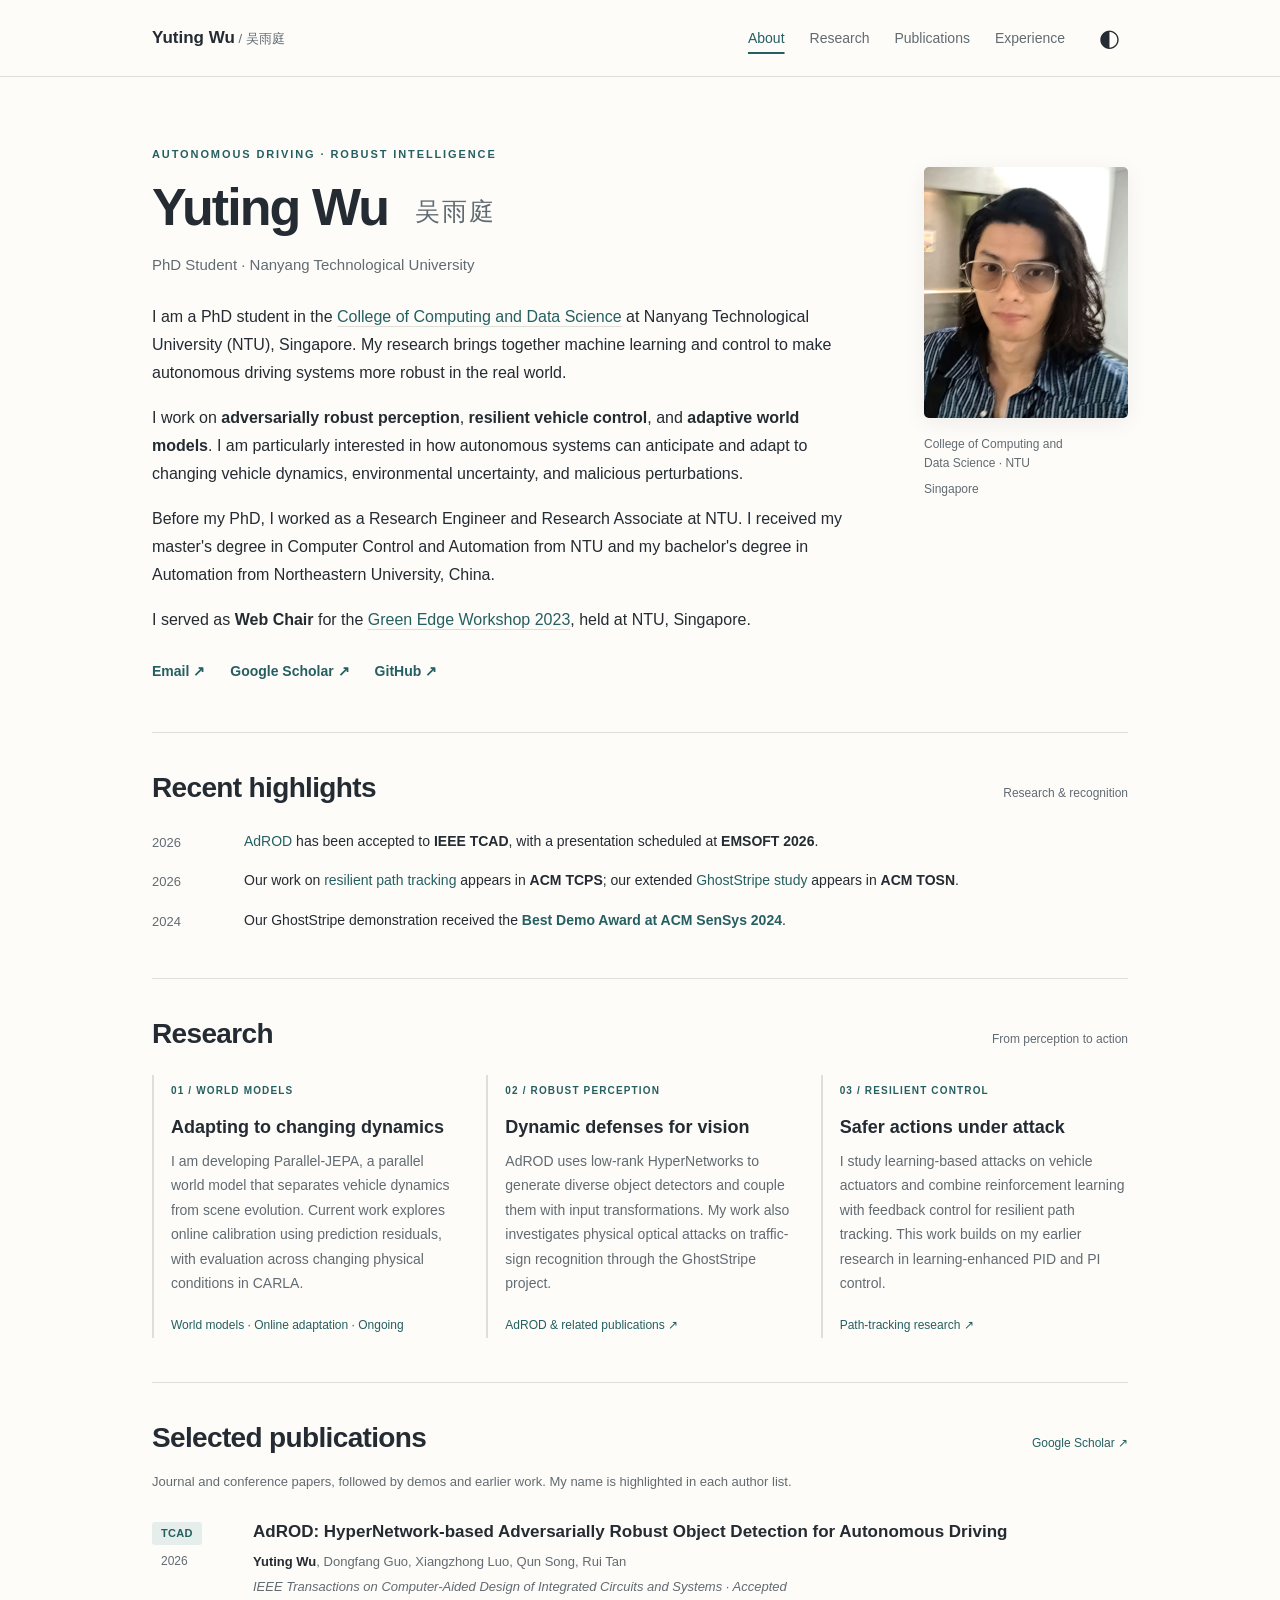
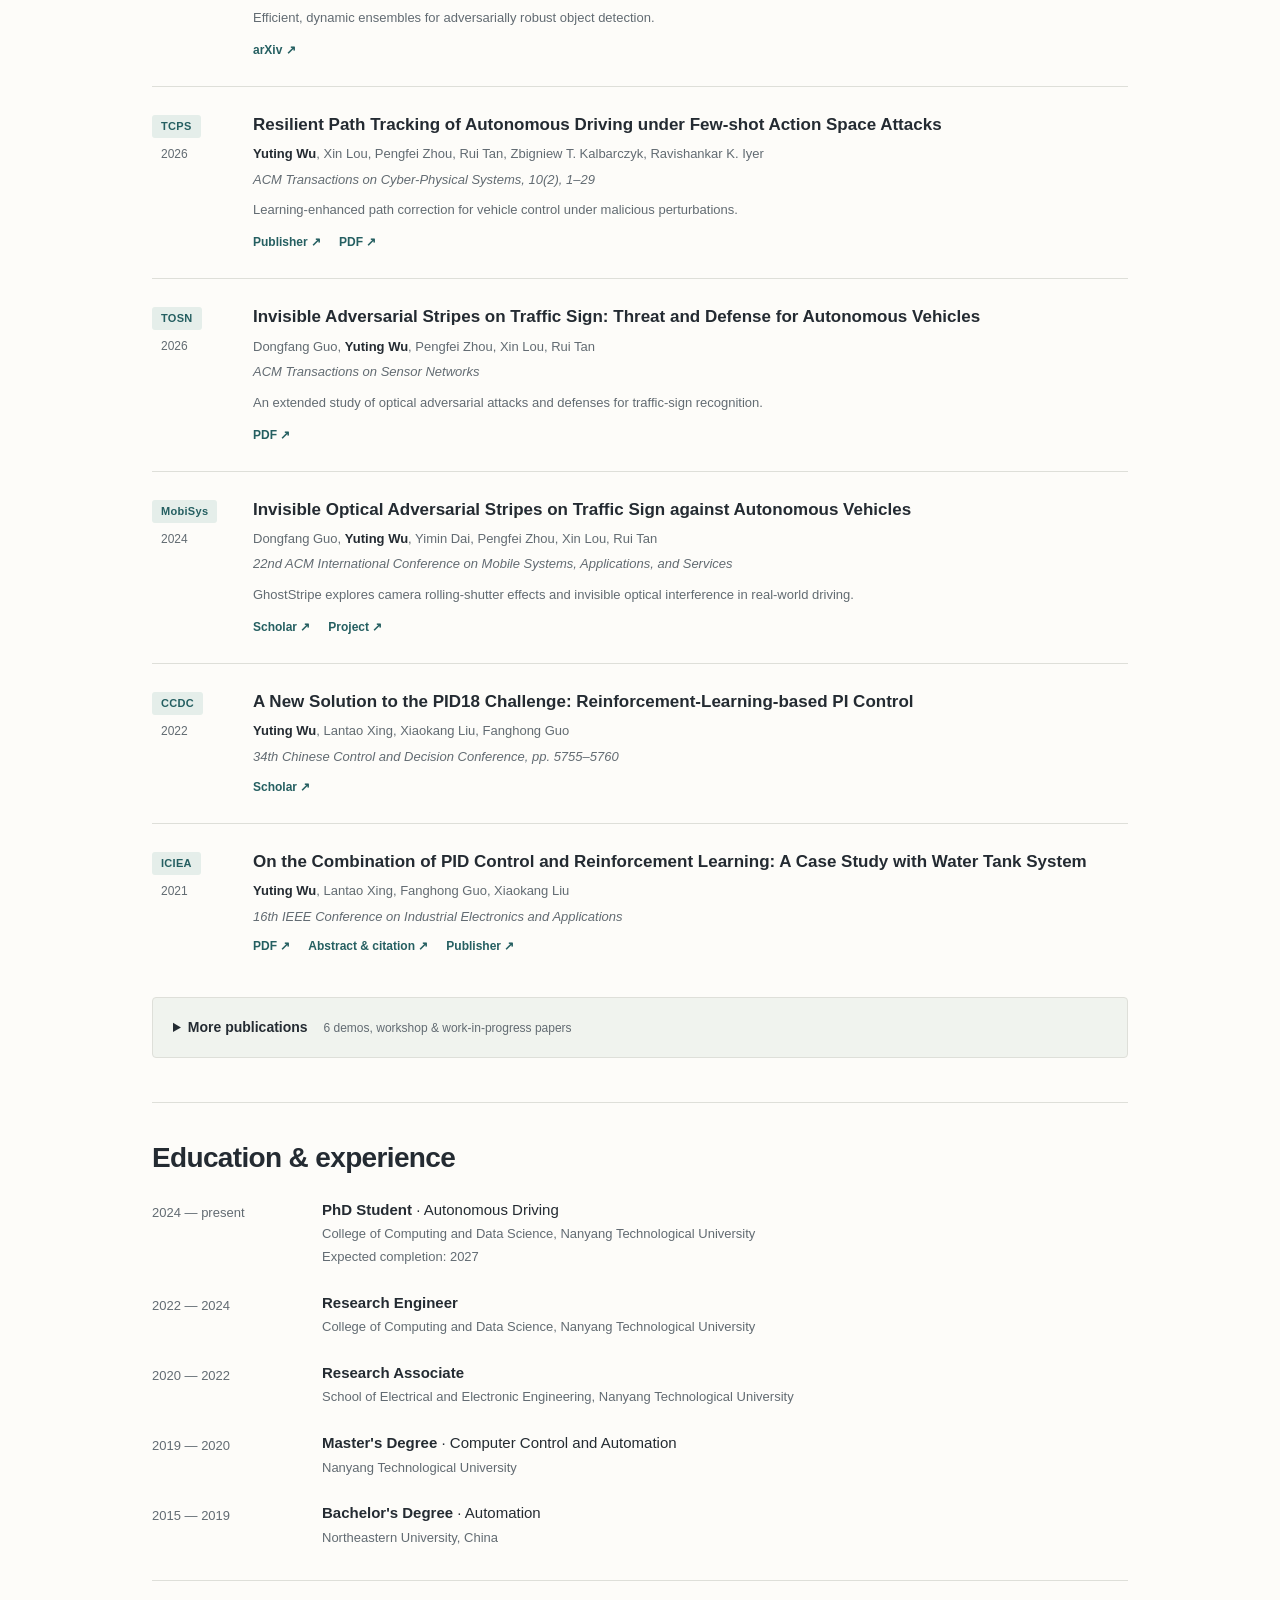
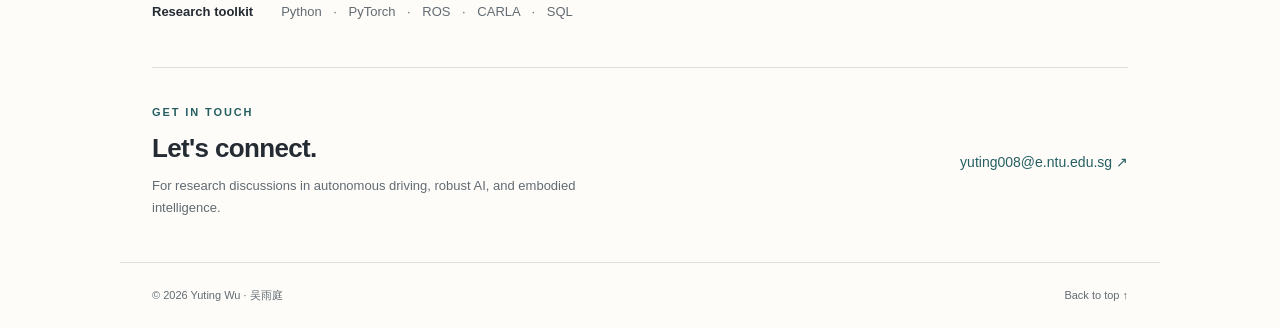
==== commit b026ff7b: "Add Green Edge Workshop Web Chair role to bio" ====
--- a/index.html
+++ b/index.html
@@ -11,7 +11,8 @@
 <p>I am a PhD student in the <a href="https://www.ntu.edu.sg/computing">College of Computing and Data Science</a> at Nanyang Technological University (NTU), Singapore. My research brings together machine learning and control to make autonomous driving systems more robust in the real world.</p>
 <p>I work on <strong>adversarially robust perception</strong>, <strong>resilient vehicle control</strong>, and <strong>adaptive world models</strong>. I am particularly interested in how autonomous systems can anticipate and adapt to changing vehicle dynamics, environmental uncertainty, and malicious perturbations.</p>
 <p>Before my PhD, I worked as a Research Engineer and Research Associate at NTU. I received my master's degree in Computer Control and Automation from NTU and my bachelor's degree in Automation from Northeastern University, China.</p>
-<div class="contact-links" aria-label="Contact and academic profiles"><a href="mailto:yuting008@e.ntu.edu.sg">Email ↗</a><a href="https://scholar.google.com/citations?user=b2eXVCQAAAAJ&amp;hl=en">Google Scholar ↗</a><a href="https://github.com/yutingwu-ntuiot">GitHub ↗</a></div></div>
+<p>I served as <strong>Web Chair</strong> for the <a href="https://sites.google.com/view/green-edge-workshop/">Green Edge Workshop 2023</a>, held at NTU, Singapore.</p>
+<div class="contact-links" aria-label="Contact and academic profiles"><a href="mailto:yuting008@e.ntu.edu.sg">Email ↗</a><a href="https://scholar.google.com/citations?user=b2eXVCQAAAAJ&amp;hl=en">Google Scholar ↗</a><a href="https://github.com/yutingwu-ntuiot">GitHub ↗</a></div></div>
 <aside class="profile"><img src="portrait.png" width="204" height="251" alt="Portrait of Yuting Wu"><p>College of Computing and<br>Data Science · NTU</p><span>Singapore</span></aside></div></section>
 <section class="section news" aria-labelledby="news-title"><div class="section-heading"><h2 id="news-title">Recent highlights</h2><span class="section-note">Research &amp; recognition</span></div><ul class="news-list">
 <li><span class="date">2026</span><p><a href="https://arxiv.org/abs/2608.16031">AdROD</a> has been accepted to <strong>IEEE TCAD</strong>, with a presentation scheduled at <strong>EMSOFT 2026</strong>.</p></li>
@@ -30,4 +31,4 @@
 <article><span class="date">2015 — 2019</span><div><h3>Bachelor's Degree <span>· Automation</span></h3><p>Northeastern University, China</p></div></article></div>
 <div class="toolkit"><h3>Research toolkit</h3><p>Python <span>·</span> PyTorch <span>·</span> ROS <span>·</span> CARLA <span>·</span> SQL</p></div></section>
 <section class="contact-section" aria-labelledby="contact-title"><div><p class="eyebrow">GET IN TOUCH</p><h2 id="contact-title">Let's connect.</h2><p>For research discussions in autonomous driving, robust AI, and embodied intelligence.</p></div><a href="mailto:yuting008@e.ntu.edu.sg">yuting008@e.ntu.edu.sg ↗</a></section>
-</main><footer><span>© <span id="year">2026</span> Yuting Wu · 吴雨庭</span><a href="#about">Back to top ↑</a></footer><script src="script.js"></script></body></html>+</main><footer><span>© <span id="year">2026</span> Yuting Wu · 吴雨庭</span><a href="#about">Back to top ↑</a></footer><script src="script.js"></script></body></html>
